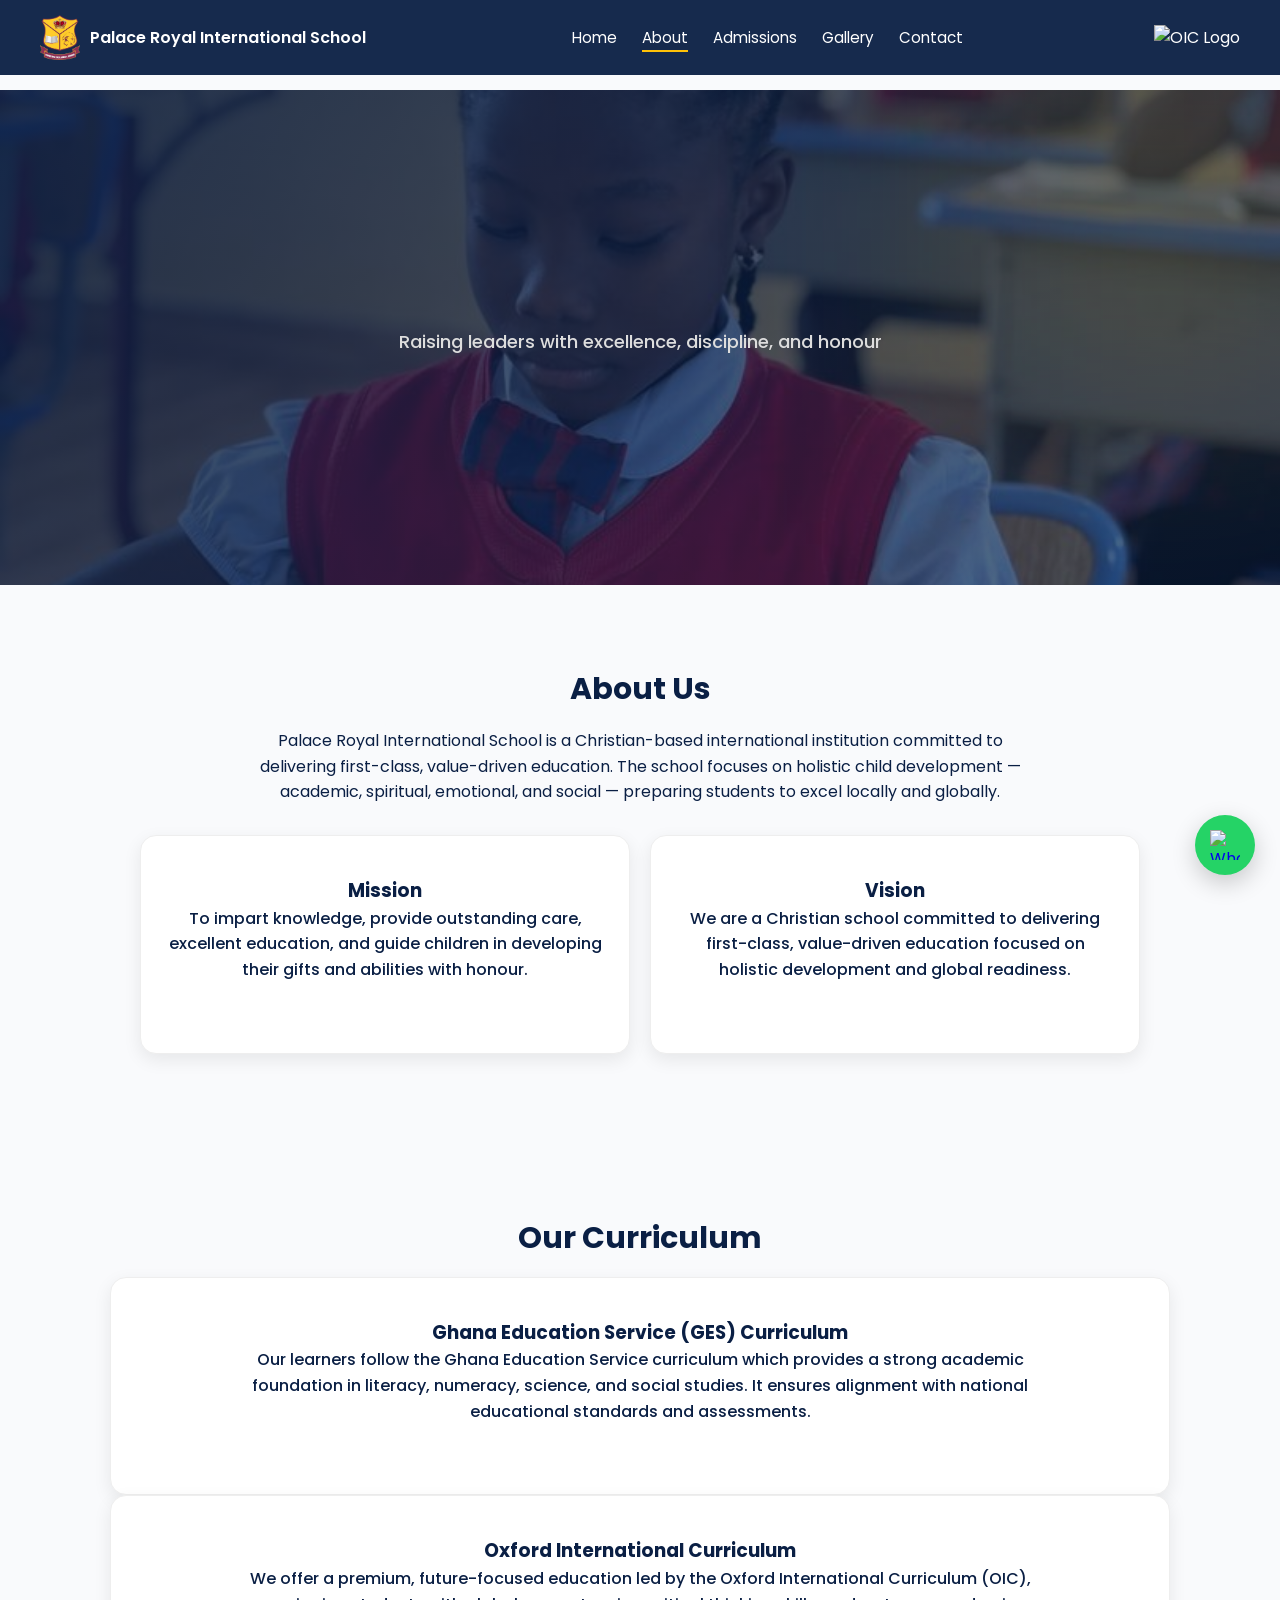
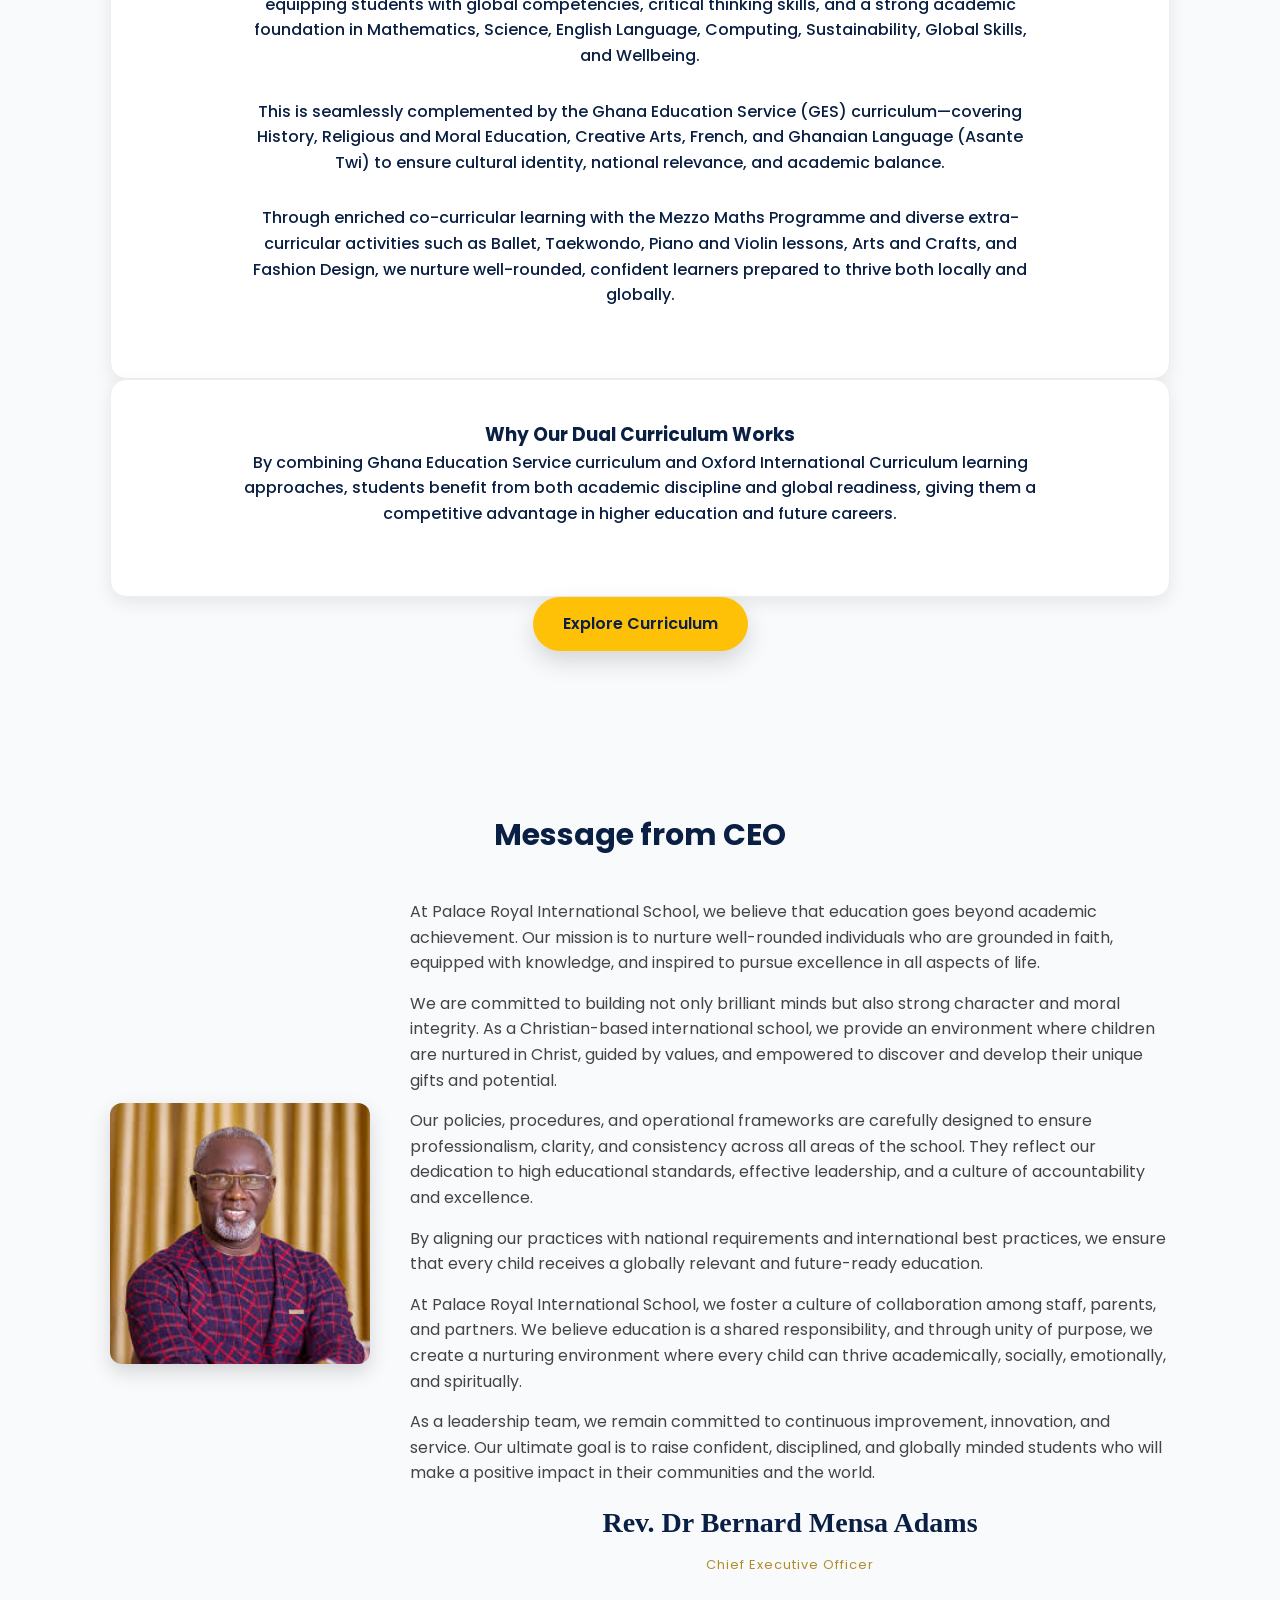
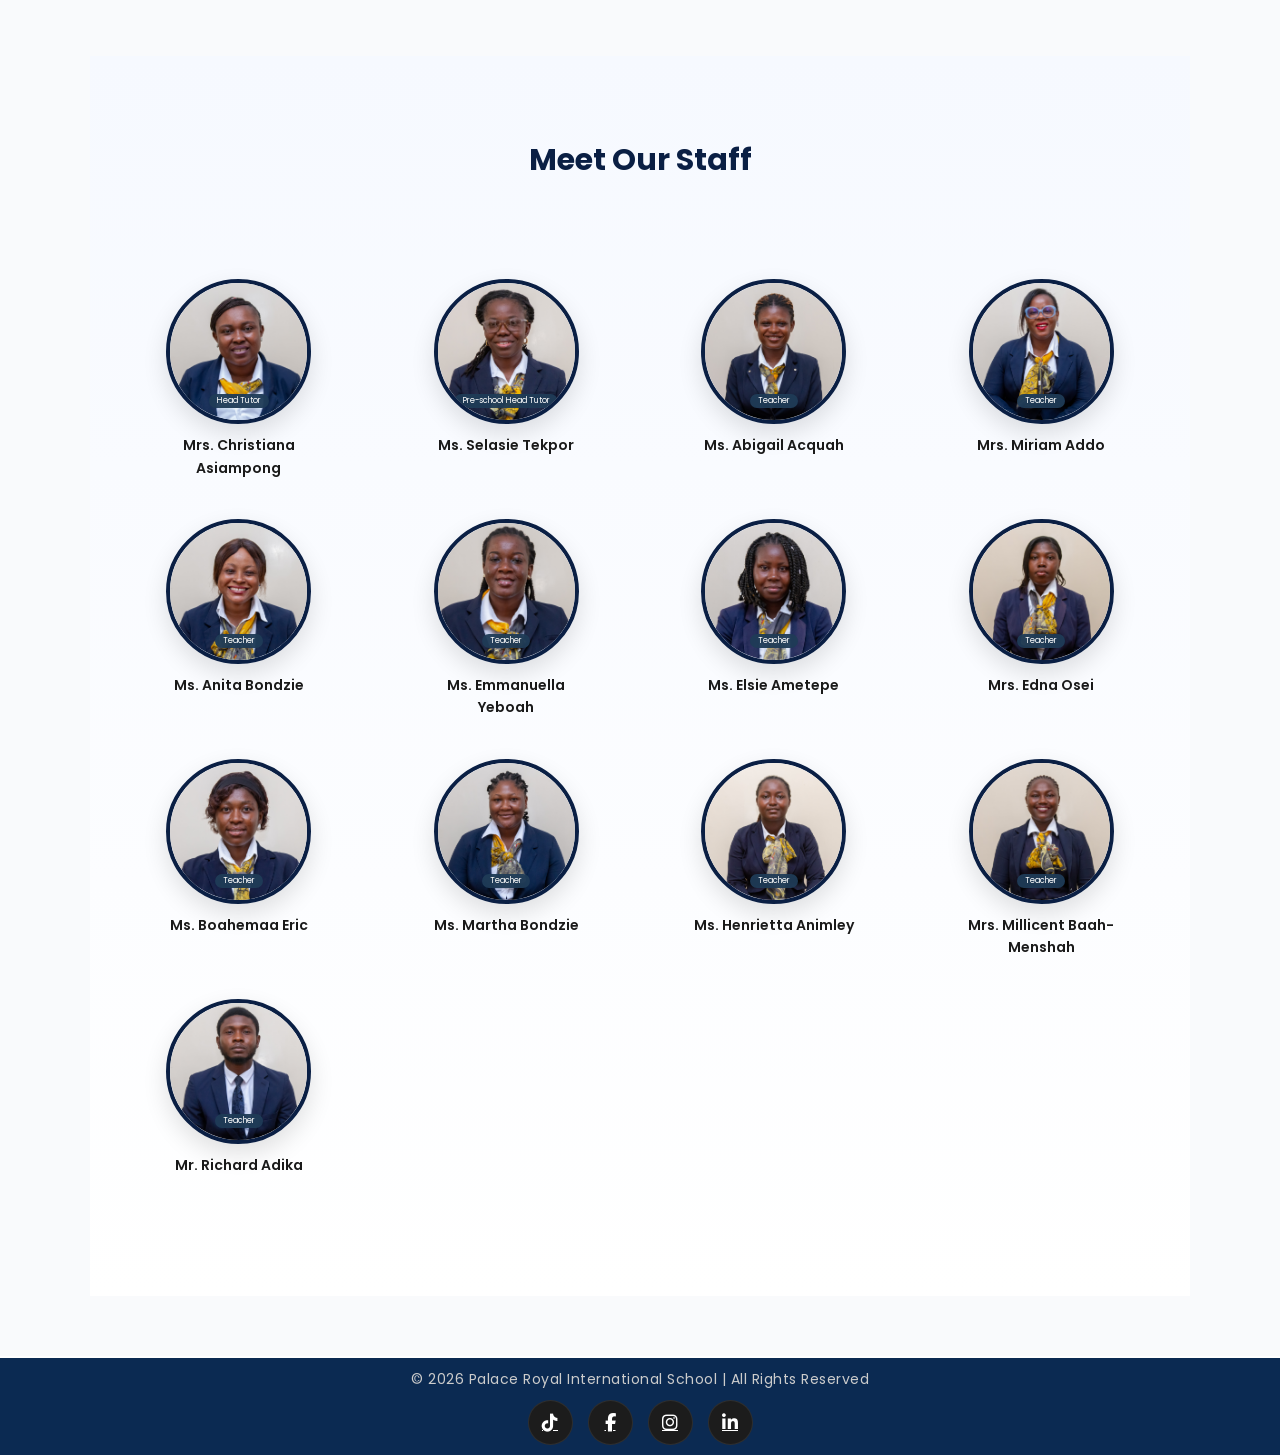
==== about.html @ dc960a22 "Initial website upload" ====
<!DOCTYPE html>
<html lang="en">

<head>
  <meta charset="UTF-8">
  <meta name="viewport" content="width=device-width, initial-scale=1.0">
  <title>About Us - Palace Royal International School</title>

  <link rel="stylesheet" href="style.css">
  <link href="https://fonts.googleapis.com/css2?family=Poppins:wght@300;400;600&display=swap" rel="stylesheet">
  <link rel="stylesheet" href="https://cdnjs.cloudflare.com/ajax/libs/font-awesome/6.5.0/css/all.min.css">
</head>

<body>

<!-- ================= STAFF POPUP (ONLY ONE VERSION) ================= -->
<div id="staffPopup" class="popup-overlay">

  <div class="popup-card">

    <button class="close-btn" id="closePopup">×</button>

    <img id="popupImg" class="popup-img" src="" alt="Tutor">

    <h2 id="popupName"></h2>
    <p id="popupRole"></p>

    <div class="popup-fact">
      <h4>Fun Fact</h4>
      <p id="popupFact"></p>
    </div>

  </div>

</div>

<!-- ================= NAVBAR ================= -->
<header class="header">
  <nav class="navbar">

    <div class="logo-container">
      <img src="images/school-logo.jpg" alt="School Logo">
      <span>Palace Royal International School</span>
    </div>

    <ul class="nav-links" id="navLinks">
      <li><a href="index.html">Home</a></li>
      <li><a href="about.html" class="active">About</a></li>
      <li><a href="admissions.html">Admissions</a></li>
      <li><a href="gallery.html">Gallery</a></li>
      <li><a href="contact.html">Contact</a></li>
    </ul>

    <div class="nav-logo">
      <img src="images/oic-logo.jpg" alt="OIC Logo">
    </div>

    <div class="menu-toggle" id="menuToggle">
      <span></span>
      <span></span>
      <span></span>
    </div>

  </nav>
</header>

<!-- ================= HERO ================= -->
<section class="page-hero">
  <p>Raising leaders with excellence, discipline, and honour</p>
</section>

<!-- ================= ABOUT ================= -->
<section class="section fade-in">

  <h2>About Us</h2>

  <p>
    Palace Royal International School is a Christian-based international institution committed to delivering first-class,
    value-driven education. The school focuses on holistic child development — academic, spiritual, emotional, and social —
    preparing students to excel locally and globally.
  </p>

  <div class="cards">

    <div class="card">
      <h3>Mission</h3>
      <p>
        To impart knowledge, provide outstanding care, excellent education, and guide children in developing their gifts and abilities with honour.
      </p>
    </div>

    <div class="card">
      <h3>Vision</h3>
      <p>
        We are a Christian school committed to delivering first-class, value-driven education focused on holistic development and global readiness.
      </p>
    </div>

  </div>

</section>

<section class="section">
  <h2>Our Curriculum</h2>

  <!-- GES -->
  <div class="card">
    <h3>Ghana Education Service (GES) Curriculum</h3>
    <p>
      Our learners follow the Ghana Education Service curriculum which provides a strong academic foundation in literacy, numeracy,
      science, and social studies. It ensures alignment with national educational standards and assessments.
    </p>
  </div>

  <!-- OIC -->
  <div class="card">
    <h3>Oxford International Curriculum</h3>
    <p>
   We offer a premium, future-focused education led by the Oxford International Curriculum (OIC), 
   equipping students with global competencies, critical thinking skills, 
   and a strong academic foundation in Mathematics, Science, English Language, Computing, Sustainability,
    Global Skills, and Wellbeing.
    </p>
    <p>
    This is seamlessly complemented by the Ghana Education Service (GES) 
    curriculum—covering History, Religious and Moral Education, Creative Arts, French, and Ghanaian Language (Asante Twi)
    to ensure cultural identity, national relevance, and academic balance. 
</p>

<p>
    Through enriched co-curricular learning with the Mezzo Maths Programme and diverse extra-curricular activities
     such as Ballet, Taekwondo, Piano and Violin lessons, Arts and Crafts, and Fashion Design,
      we nurture well-rounded, confident learners prepared to thrive both locally and globally.
    </p>
  </div>

  <!-- WHY -->
  <div class="card">
    <h3>Why Our Dual Curriculum Works</h3>
    <p>
      By combining Ghana Education Service curriculum and Oxford International Curriculum learning approaches, students benefit from both academic discipline and 
      global readiness,
      giving them a competitive advantage in higher education and future careers.
    </p>
  </div>

  
  <a href="curriculum.html" class="btn-primary">Explore Curriculum</a>
  
</section>


<!-- ================= CEO MESSAGE (FULL RESTORED CLEAN VERSION) ================= -->
<section class="section fade-in">

  <h2>Message from CEO</h2>

  <div class="ceo-container">

    <div class="ceo-image">
      <img src="images/ceo.jpg" alt="CEO">
    </div>

    <div class="ceo-text">

      <p>
        At Palace Royal International School, we believe that education goes beyond academic achievement.
        Our mission is to nurture well-rounded individuals who are grounded in faith, equipped with knowledge,
        and inspired to pursue excellence in all aspects of life.
      </p>

      <p>
        We are committed to building not only brilliant minds but also strong character and moral integrity.
        As a Christian-based international school, we provide an environment where children are nurtured in Christ,
        guided by values, and empowered to discover and develop their unique gifts and potential.
      </p>

      <p>
        Our policies, procedures, and operational frameworks are carefully designed to ensure professionalism, clarity,
        and consistency across all areas of the school. They reflect our dedication to high educational standards,
        effective leadership, and a culture of accountability and excellence.
      </p>

      <p>
        By aligning our practices with national requirements and international best practices, we ensure that every child
        receives a globally relevant and future-ready education.
      </p>

      <p>
        At Palace Royal International School, we foster a culture of collaboration among staff, parents, and partners.
        We believe education is a shared responsibility, and through unity of purpose, we create a nurturing environment
        where every child can thrive academically, socially, emotionally, and spiritually.
      </p>

      <p>
        As a leadership team, we remain committed to continuous improvement, innovation, and service.
        Our ultimate goal is to raise confident, disciplined, and globally minded students who will make a positive impact in their communities and the world.
      </p>

   <div class="ceo-signature">
  <h4>Rev. Dr Bernard Mensa Adams</h4>
  <span>Chief Executive Officer</span>
</div>

    

  </div>

</section>

<!-- ================= STAFF ================= -->

<section class="section staff-section fade-in">

  <div class="staff-header">
    <h2>Meet Our Staff</h2>
  </div>

  <div class="staff-container">

    <!-- STAFF 1 -->
    <div class="staff-card"
      data-fact="Loves Mathematics and enjoys simplifying complex problems for students."
      onclick="openFunFact(this)">
      <div class="img-wrap">
        <img src="images/staff1.jpg" alt="Staff 1">
        <span class="role-badge">Head Tutor</span>
      </div>
      <h3>Mrs. Christiana Asiampong</h3>
    </div>

    <!-- STAFF 2 -->
    <div class="staff-card"
      data-fact="Passionate about early childhood development and building strong foundational skills in young learners."
      onclick="openFunFact(this)">
      <div class="img-wrap">
        <img src="images/staff2.jpg" alt="Staff 2">
        <span class="role-badge">Pre-school Head Tutor</span>
      </div>
      <h3>Ms. Selasie Tekpor</h3>
    </div>

    <!-- STAFF 3 -->
    <div class="staff-card"
      data-fact="Enjoys creative teaching methods that make learning interactive and engaging for students."
      onclick="openFunFact(this)">
      <div class="img-wrap">
        <img src="images/staff3.jpg" alt="Staff 3">
        <span class="role-badge">Teacher</span>
      </div>
      <h3>Ms. Abigail Acquah</h3>
    </div>

    <!-- STAFF 4 -->
    <div class="staff-card"
      data-fact="Focuses on discipline, confidence building, and helping students develop strong classroom habits."
      onclick="openFunFact(this)">
      <div class="img-wrap">
        <img src="images/staff4.jpg" alt="Staff 4">
        <span class="role-badge">Teacher</span>
      </div>
      <h3>Mrs. Miriam Addo</h3>
    </div>

    <!-- STAFF 5 -->
    <div class="staff-card"
      data-fact="Encourages creativity and helps students discover their unique learning strengths."
      onclick="openFunFact(this)">
      <div class="img-wrap">
        <img src="images/staff5.jpg" alt="Staff 5">
        <span class="role-badge">Teacher</span>
      </div>
      <h3>Ms. Anita Bondzie</h3>
    </div>

    <!-- STAFF 6 -->
    <div class="staff-card"
      data-fact="Specializes in literacy and numeracy development for strong academic foundations."
      onclick="openFunFact(this)">
      <div class="img-wrap">
        <img src="images/staff6.jpg" alt="Staff 6">
        <span class="role-badge">Teacher</span>
      </div>
      <h3>Ms. Emmanuella Yeboah</h3>
    </div>

    <!-- STAFF 7 -->
    <div class="staff-card"
      data-fact="Builds strong communication skills and helps students express themselves confidently."
      onclick="openFunFact(this)">
      <div class="img-wrap">
        <img src="images/staff7.jpg" alt="Staff 7">
        <span class="role-badge">Teacher</span>
      </div>
      <h3>Ms. Elsie Ametepe</h3>
    </div>

    <!-- STAFF 8 -->
    <div class="staff-card"
      data-fact="Committed to academic excellence through structured teaching and consistent guidance."
      onclick="openFunFact(this)">
      <div class="img-wrap">
        <img src="images/staff8.jpg" alt="Staff 8">
        <span class="role-badge">Teacher</span>
      </div>
      <h3>Mrs. Edna Osei</h3>
    </div>

    <!-- STAFF 9 -->
    <div class="staff-card"
      data-fact="Promotes teamwork and collaboration to build strong social and academic skills in learners."
      onclick="openFunFact(this)">
      <div class="img-wrap">
        <img src="images/staff9.jpg" alt="Staff 9">
        <span class="role-badge">Teacher</span>
      </div>
      <h3>Ms. Boahemaa Eric</h3>
    </div>

    <!-- STAFF 10 -->
    <div class="staff-card"
      data-fact="Provides consistent academic support and ensures smooth daily classroom learning."
      onclick="openFunFact(this)">
      <div class="img-wrap">
        <img src="images/staff10.jpg" alt="Staff 10">
        <span class="role-badge">Teacher</span>
      </div>
      <h3>Ms. Martha Bondzie</h3>
    </div>

    <!-- STAFF 11 -->
    <div class="staff-card"
      data-fact="Focuses on emotional intelligence and student wellbeing within the classroom environment."
      onclick="openFunFact(this)">
      <div class="img-wrap">
        <img src="images/staff11.jpg" alt="Staff 11">
        <span class="role-badge">Teacher</span>
      </div>
      <h3>Ms. Henrietta Animley</h3>
    </div>

    <!-- STAFF 12 -->
    <div class="staff-card"
      data-fact="Maintains discipline and structure while encouraging responsibility and academic focus."
      onclick="openFunFact(this)">
      <div class="img-wrap">
        <img src="images/staff12.jpg" alt="Staff 12">
        <span class="role-badge">Teacher</span>
      </div>
      <h3>Mrs. Millicent Baah-Menshah</h3>
    </div>

    <!-- STAFF 13 -->
    <div class="staff-card"
      data-fact="Dedicated to student success through structured teaching and continuous academic support."
      onclick="openFunFact(this)">
      <div class="img-wrap">
        <img src="images/staff13.jpg" alt="Staff 13">
        <span class="role-badge">Teacher</span>
      </div>
      <h3>Mr. Richard Adika</h3>
    </div>

  </div>

</section>

<!-- ================= FOOTER ================= -->
<!-- ================= FOOTER ================= -->

  <footer class="footer">
  <div class="footer-container">

    <p class="footer-text">
      © 2026 Palace Royal International School | All Rights Reserved
    </p>

    <div class="social-icons">
      <a href="https://www.tiktok.com/@palaceroyalintsch?_r=1&_t=ZS-95hRK3zbMGK
" target="_blank" aria-label="TikTok">
        <i class="fab fa-tiktok"></i>
      </a>
      <a href="https://www.facebook.com/share/1GBpR2aUCd/?mibextid=wwXIfr" target="_blank" aria-label="Facebook">
        <i class="fab fa-facebook-f"></i>
      </a>
      <a href="https://www.instagram.com/palaceroyalint_school?igsh=MXExd211Zmw5NnFlZA%3D%3D&utm_source=qr" target="_blank" aria-label="Instagram">
        <i class="fab fa-instagram"></i>
      </a>
      <a href="https://www.linkedin.com/in/palace-royal-international-school-b85800404/" target="_blank" aria-label="LinkedIn">
        <i class="fab fa-linkedin-in"></i>
      </a>  
    </div>
</footer>

<!-- ================= SCRIPTS ================= -->
<script src="script.js"></script>

<!-- ================= WHATSAPP ================= -->
<a href="https://wa.me/233205669352?text=Hello%20I%20would%20like%20to%20enroll%20my%20child%20at%20Palace%20Royal%20International%20School"
   class="whatsapp-btn"
   target="_blank"
   rel="noopener noreferrer">

  <img src="https://cdn-icons-png.flaticon.com/512/733/733585.png" alt="WhatsApp">

</a>

</body>
</html>
---- style.css ----
/* ================= RESET ================= */
*{
  margin:0;
  padding:0;
  box-sizing:border-box;
  font-family:'Poppins',sans-serif;
}

body{
  line-height:1.6;
  color:#333;
  background:#f9fafc;
  padding-top:90px;
}

/* ================= HEADER ================= */
.header{
  position:fixed;
  top:0;
  width:100%;
  background:rgba(10,31,68,0.95);
  backdrop-filter: blur(10px);
  z-index:1000;
}

.navbar{
  display:flex;
  justify-content:space-between;
  align-items:center;
  padding:15px 40px;
  color:white;
}

/* LOGO */
.logo-container{
  display:flex;
  align-items:center;
  gap:10px;
}

.logo-container img{
  height:45px;
}

.logo-container span{
  font-weight:600;
  color:white;
}

/* NAV */
.nav-links{
  display:flex;
  list-style:none;
  align-items:center;
}

.nav-links li{
  margin-left:25px;
}

.nav-links a{
  text-decoration:none;
  color:white;
  font-size:0.95rem;
  position:relative;
}

.nav-links a::after{
  content:'';
  position:absolute;
  bottom:-4px;
  left:0;
  width:0%;
  height:2px;
  background:#ffc107;
  transition:0.3s;
}

.nav-links a:hover::after,
.nav-links a.active::after{
  width:100%;
}

/* RIGHT LOGO */
.nav-logo img{
  height:45px;
  margin-left:10px;
}

/* HAMBURGER */
.menu-toggle{
  display:none;
  flex-direction:column;
  cursor:pointer;
}

.menu-toggle span{
  width:25px;
  height:3px;
  background:white;
  margin:4px 0;
  transition:0.3s;
}

/* ================= HERO ================= */
.hero{
  height:90vh;
  background:url('../images/school.jpg') center/cover no-repeat;
  display:flex;
  align-items:center;
  justify-content:center;
  position:relative;
}

.hero::after{
  content:'';
  position:absolute;
  inset:0;
  background:rgba(0,0,0,0.6);
}

.hero-content{
  position:relative;
  color:white;
  text-align:center;
  z-index:2;
}

.hero-content h1{
  font-size:48px;
  margin-bottom:15px;
}

.hero-content p{
  font-size:20px;
  margin-bottom:20px;
  color:#ddd;
}

.btn-primary{
  background:#ffc107;
  color:black;
  padding:12px 28px;
  border-radius:30px;
  text-decoration:none;
  font-weight:600;
}

/* ================= MOBILE ================= */
@media(max-width:768px){

  .menu-toggle{
    display:flex;
  }

  .nav-links{
    position:fixed;
    top:70px;
    right:-100%;
    height:100vh;
    width:250px;

    background:rgba(10,31,68,0.95);
    backdrop-filter: blur(10px);

    flex-direction:column;
    padding:30px;
    transition:0.4s ease;
  }

  .nav-links.active{
    right:0;
  }

  .nav-links li{
    margin:20px 0;
  }

  /* ANIMATION */
  .menu-toggle.active span:nth-child(1){
    transform:rotate(45deg) translate(5px,5px);
  }

  .menu-toggle.active span:nth-child(2){
    opacity:0;
  }

  .menu-toggle.active span:nth-child(3){
    transform:rotate(-45deg) translate(6px,-6px);
  }

  .hero-content h1{
    font-size:2rem;
  }
}

/* ================= NEWS ================= */
.news-section{
  padding:80px 20px;
  background:#f9fafc;
  text-align:center;
}

.news-header{
  margin-bottom:40px;
}

.subtitle{
  color:#5a67d8;
  font-size:0.8rem;
  letter-spacing:2px;
}

.news-header h2{
  font-size:28px;
  color:#0a1f44;
}

/* GRID */
.news-grid{
  display:grid;
  grid-template-columns:repeat(auto-fit,minmax(260px,1fr));
  gap:25px;
  max-width:1100px;
  margin:auto;
  width:100%;
}

/* CARD */
.news-card{
  background:white;
  border-radius:15px;
  overflow:hidden;
  box-shadow:0 8px 25px rgba(0,0,0,0.08);
  transition:0.3s;
}

.news-card:hover{
  transform:translateY(-5px);
}

/* IMAGE */
.news-card img{
  width:100%;
  height:160px;
  object-fit:cover;
}

/* CONTENT */
.news-content{
  padding:15px;
  text-align:left;
}

.date{
  font-size:0.75rem;
  color:#888;
  display:block;
  margin-bottom:5px;
}

.news-content h3{
  font-size:16px;
  color:#0a1f44;
  margin-bottom:8px;
}

.news-content p{
  font-size:13px;
  color:#555;
}

/* TOGGLE */
.full-text{
  display:none;
}

.news-card.active .full-text{
  display:block;
}

.news-card.active .short-text{
  display:none;
}

.toggle-btn{
  background:none;
  border:none;
  color:#ffc107;
  font-weight:bold;
  cursor:pointer;
  margin-top:8px;
}

footer{
  background:#0a1f44;
  color:white;
  text-align:center;
  padding:25px 15px;
  margin-top:60px;
  font-size:0.9rem;
}

/* RIGHT SIDE */
.nav-right {
  display: flex;
  align-items: center;
  gap: 15px;
}

/* OIC LOGO */
.oic-logo {
  height: 40px;
}

/* MOBILE FIX */
@media(max-width:768px){

  .oic-logo {
    height: 35px;
  }

}

.nav-right {
  display: flex;
  align-items: center;
  gap: 10px;
}

.oic-logo {
  height: 35px;
}

/* ================= WHATSAPP FLOAT ================= */
.whatsapp-btn {
  position: fixed;
  bottom: 25px;
  right: 25px;
  z-index: 1000;

  width: 60px;
  height: 60px;
  border-radius: 50%;

  display: flex;
  align-items: center;
  justify-content: center;

  background: #25D366;
  box-shadow: 0 8px 25px rgba(0,0,0,0.2);

  animation: floatUp 1s ease forwards, pulse 2s infinite;
  opacity: 0;
}

/* ICON */
.whatsapp-btn img {
  width: 30px;
  height: 30px;
}

/* HOVER EFFECT */
.whatsapp-btn:hover {
  transform: scale(1.1);
  box-shadow: 0 10px 30px rgba(0,0,0,0.3);
}

/* FLOAT IN ANIMATION */
@keyframes floatUp {
  from {
    transform: translateY(40px);
    opacity: 0;
  }
  to {
    transform: translateY(0);
    opacity: 1;
  }
}

/* PULSE EFFECT */
@keyframes pulse {
  0% {
    box-shadow: 0 0 0 0 rgba(37, 211, 102, 0.6);
  }
  70% {
    box-shadow: 0 0 0 15px rgba(37, 211, 102, 0);
  }
  100% {
    box-shadow: 0 0 0 0 rgba(37, 211, 102, 0);
  }
}


.whatsapp-btn::after {
  content: "Chat with us";
  position: absolute;
  right: 70px;
  background: #0a1f44;
  color: white;
  padding: 6px 10px;
  border-radius: 5px;
  font-size: 12px;
  opacity: 0;
  transition: 0.3s;
  white-space: nowrap;
}

.whatsapp-btn:hover::after {
  opacity: 1;
}


/* ================= OIC SECTION ================= */
.oic-section {
  padding: 90px 20px;
  text-align: center;

  /* 🔥 CLEAN GRADIENT BACKGROUND */
  background: linear-gradient(135deg, #0a1f44, #162f6b);

  color: white;
}

/* CONTENT */
.oic-content {
  max-width: 800px;
  margin: auto;
   background: rgba(255,255,255,0.05);
  padding: 40px;
  border-radius: 15px;
  backdrop-filter: blur(10px);
}


/* LOGO */
.oic-badge {
  height: 65px;
  margin-bottom: 20px;
}

/* TITLE */
.oic-content h1 {
  font-size: 30px;
  margin-bottom: 15px;
  font-weight: 600;
}

/* TEXT */
.oic-content p {
  font-size: 15px;
  color: #dcdcdc;
  line-height: 1.6;
}

/* SUBTLE GLOW EFFECT */
.oic-section::after {
  content: "";
  position: absolute;
  width: 300px;
  height: 300px;
  background: rgba(255, 193, 7, 0.15);
  filter: blur(120px);
  top: -50px;
  right: -50px;
}


/* ================= OIC SECTION ================= */
.oic-section{
  padding:80px 20px;
  display:flex;
  justify-content:center;
  align-items:center;

  /* 🔥 Gradient background */
  background: linear-gradient(135deg, #0a1f44, #1e3a8a, #2563eb);
}

/* CARD */
.oic-card{
  width:100%;
  max-width:1100px;
  padding:60px 30px;
  border-radius:12px;

  /* glass effect */
  background: rgba(255,255,255,0.05);
  backdrop-filter: blur(10px);

  text-align:center;
}

/* TEXT */
.oic-text h1{
  color:white;
  font-size:28px;
  font-weight:600;
  line-height:1.4;
    animation: glow 3s ease-in-out infinite alternate;
}
/* INNER WRAPPER */
.oic-inner {
  max-width: 900px;
  text-align: center;
  color: white;
}

/* TITLE */
.oic-inner h1 {
  font-size: 28px;
  font-weight: 600;
  line-height: 1.4;
  margin: 20px 0;
}

/* GOLD LINES (THIS MAKES IT LOOK PREMIUM) */
.oic-line {
  width: 80px;
  height: 3px;
  background: #ffc107;
  margin: 0 auto;
  border-radius: 2px;
}

/* MOBILE */
@media(max-width:768px){
  .oic-inner h1 {
    font-size: 20px;
  }
}

/* MOBILE */
@media(max-width:768px) {
  .oic-content h1 {
    font-size: 22px;
  }

  .oic-badge {
    height: 50px;
  }
}

@keyframes glow{
  from{
    text-shadow: 0 0 10px rgba(255,255,255,0.2);
  }
  to{
    text-shadow: 0 0 20px rgba(255,255,255,0.6);
  }
}






/* ================= ABOUT PAGE ================= */
/* ================= PAGE HERO ================= */
.page-hero{
  height:40vh;
  background: linear-gradient(rgba(10,31,68,0.7), rgba(10,31,68,0.7)),
              url('images/school1.jpg') center/cover no-repeat;
  display:flex;
  align-items:center;
  justify-content:center;
  text-align:center;
  color:white;
}

.page-hero p{
  font-size:22px;
  font-weight:500;
}

/* ================= ABOUT PAGE BASE ================= */
.page-hero{
  height:40vh;
  background: linear-gradient(rgba(10,31,68,0.7), rgba(10,31,68,0.7)),
              url('images/school.jpg') center/cover no-repeat;
  display:flex;
  align-items:center;
  justify-content:center;
  text-align:center;
  color:white;
}

.page-hero p{
  font-size:22px;
  font-weight:500;
}

/* ================= SECTION ================= */
.section{
  padding:70px 20px;
  max-width:1100px;
  margin:auto;
}

.section h2{
  text-align:center;
  color:#0a1f44;
  margin-bottom:25px;
}

.section p{
  text-align:center;
  max-width:800px;
  margin:0 auto 30px;
  color:#0a1f44;
}

/* ================= CARDS ================= */
.cards{
  display:grid;
  grid-template-columns:repeat(auto-fit,minmax(250px,1fr));
  gap:20px;
}

.card{
  background:white;
  padding:25px;
  border-radius:12px;
  box-shadow:0 6px 18px rgba(0,0,0,0.08);
  text-align:center;
  transition:0.3s;
}

.card:hover{
  transform:translateY(-5px);
}

.card h3{
  color:#0a1f44;
}

/* ================= CEO ================= */
.ceo-container{
  display:flex;
  gap:40px;
  align-items:center;
  flex-wrap:wrap;
  margin-top:40px;
}

.ceo-image img{
  width:260px;
  border-radius:12px;
  box-shadow:0 8px 20px rgba(0,0,0,0.15);
}

.ceo-text{
  flex:1;
}

.ceo-text p{
  text-align:left;
  margin-bottom:15px;
  color:#444;
}




.ceo-signature h4{
  font-family: 'Brush Script MT', cursive;
  font-size: 28px;
  color: #0a1f44;
  margin-bottom: 5px;
}

.ceo-signature span{
  font-size: 13px;
  color: #b08d2a; /* gold accent */
  letter-spacing: 1px;
}


/* ================= STAFF SECTION HEADER ================= */
.staff-section{
  padding:70px 20px;
  background: linear-gradient(180deg, #f6f9ff, #ffffff);
}

.staff-header{
  text-align:center;
  margin-bottom:40px;
}

.staff-header h2{
  font-size:32px;
  color:#0a1f44;
  position:relative;
  display:inline-block;
}

.staff-header h2::after{
  content:"";
  position:absolute;
  width:60%;
  height:3px;

  left:20%;
  bottom:-8px;
  border-radius:5px;
}

.staff-header p{
  color:#666;
  margin-top:15px;
  max-width:750px;
  margin-inline:auto;
}


/* ================= STAFF GRID (HORIZONTAL FIX) ================= */
.staff-container{
  display: grid;
  grid-template-columns: repeat(4, 1fr); /* forces horizontal rows */
  gap: 40px;
  padding: 40px 15px;
  justify-items: center;
  align-items: start;
}

@media(max-width: 900px){
  .staff-container{
    grid-template-columns: repeat(2, 1fr);
  }
}

@media(max-width: 500px){
  .staff-container{
    grid-template-columns: 1fr;
  }
}



/* ================= STAFF CARD ================= */
.staff-card{
  width:165px;
  text-align:center;
  cursor:pointer;
  transition:0.35s ease;
}

.staff-card:hover{
  transform:translateY(-8px);
}

/* ================= CIRCLE IMAGE ================= */
.img-wrap{
  width:145px;
  height:145px;
  margin:auto;
  border-radius:60%;
  overflow:hidden;
  border:4px solid #0a1f44;
  box-shadow:0 10px 25px rgba(0,0,0,0.12);
  transition:0.35s ease;
  position:relative;

}

.img-wrap img{
  width:100%;
  height:100%;
  object-fit:cover;
  transition:0.4s ease;
}

.staff-card:hover .img-wrap{
  transform:scale(1.08);
  border-color:#f3ef08;
  box-shadow:0 0 0 6px rgba(58,110,165,0.15),
             0 18px 35px rgba(0,0,0,0.2);
}

.staff-card:hover .img-wrap img{
  transform:scale(1.05);
}

/* ================= ROLE BADGE ================= */
.role-badge{
  position:absolute;
  bottom:12px;
  left:50%;
  transform:translateX(-50%);
  background:rgba(31,59,87,0.95);
  color:white;
  font-size:8px;
  padding:3px 8px;
  border-radius:20px;
  white-space:nowrap;
  max-width: 85%;
  text-align: center;

  line-height: 1;
}

/* ================= NAME ================= */
.staff-card h3{
  font-size:14px;
  margin-top:10px;
  font-weight:600;
  color:#1a1a1a;
}

/* ================= POPUP ================= */
.popup-overlay{
  position:fixed;
  inset:0;
  background:rgba(0,0,0,0.6);
  display:none;
  align-items:center;
  justify-content:center;
  z-index:2000;
}

.popup-overlay.show{
  display:flex;
}

.popup-card{
  background:white;
  padding:25px;
  border-radius:12px;
  width:90%;
  max-width:350px;
  text-align:center;
  animation:fadeIn 0.3s ease;
  position:relative;
}

.popup-img{
  width:120px;
  height:120px;
  border-radius:50%;
  object-fit:cover;
  margin-bottom:15px;
}

.popup-fact{
  margin-top:15px;
  background:#f4f6fb;
  padding:10px;
  border-radius:8px;
}

.close-btn{
  position:absolute;
  top:10px;
  right:15px;
  font-size:22px;
  border:none;
  background:none;
  cursor:pointer;
}

/* ================= ANIMATION ================= */
@keyframes fadeIn{
  from{ transform:scale(0.8); opacity:0; }
  to{ transform:scale(1); opacity:1; }
}

/* ================= RESPONSIVE ================= */
@media(max-width:768px){
  .ceo-container{
    flex-direction:column;
    text-align:center;
  }

  .ceo-text p{
    text-align:center;
  }

  .staff-container{
    grid-template-columns:repeat(2, 1fr);
  }

  .page-hero p{
    font-size:18px;
  }
}

@media(max-width:480px){
  .staff-container{
    grid-template-columns:1fr;
  }
}


/* ================= GALLERY SECTION ================= */
.gallery-section{
  padding:80px 20px;
  background: linear-gradient(180deg, #f6f9ff, #ffffff);
  text-align:center;
}

.gallery-header h2{
  font-size:32px;
  color:#0a1f44;
  margin-bottom:10px;
  position:relative;
  display:inline-block;
}

.gallery-header h2::after{
  content:"";
  width:60%;
  height:3px;
  background:#ffc107;
  position:absolute;
  left:20%;
  bottom:-8px;
  border-radius:5px;
}

.gallery-header p{
  color:#666;
  max-width:700px;
  margin:15px auto 40px;
  line-height:1.6;
}

/* ================= GRID ================= */
.gallery-grid{
  display:grid;
  grid-template-columns:repeat(auto-fit, minmax(250px, 1fr));
  gap:20px;
  max-width:1100px;
  margin:auto;
}

/* ================= ITEM ================= */
.gallery-item{
  position:relative;
  overflow:hidden;
  border-radius:15px;
  cursor:pointer;
  box-shadow:0 8px 25px rgba(0,0,0,0.08);
  transition:0.4s ease;
}

/* IMAGE */
.gallery-item img{
  width:100%;
  height:250px;
  object-fit:cover;
  transition:transform 0.5s ease;
}

/* HOVER EFFECT */
.gallery-item:hover{
  transform:translateY(-5px);
  box-shadow:0 15px 35px rgba(0,0,0,0.15);
}

.gallery-item:hover img{
  transform:scale(1.1);
}

/* ================= OVERLAY EFFECT ================= */
.gallery-item::after{
  content:"";
  position:absolute;
  inset:0;
  background:rgba(10,31,68,0.15);
  opacity:0;
  transition:0.3s ease;
}

.gallery-item:hover::after{
  opacity:1;
}

/* ================= RESPONSIVE ================= */
@media(max-width:768px){
  .gallery-header h2{
    font-size:24px;
  }

  .gallery-item img{
    height:200px;
  }
}

/* ================= LIGHTBOX ================= */
.lightbox{
  position:fixed;
  inset:0;
  background:rgba(0,0,0,0.85);
  display:none;
  align-items:center;
  justify-content:center;
  z-index:9999;
  padding:20px;
}

.lightbox img{
  max-width:90%;
  max-height:90%;
  border-radius:12px;
  box-shadow:0 10px 40px rgba(0,0,0,0.5);
  animation:zoomIn 0.3s ease;
}

/* animation */
@keyframes zoomIn{
  from{
    transform:scale(0.8);
    opacity:0;
  }
  to{
    transform:scale(1);
    opacity:1;
  }
}

/* ================= GALLERY SECTION ================= */
.gallery-section{
  padding:80px 20px;
  background:#f6f9ff;
  text-align:center;
}

.gallery-section h2{
  font-size:32px;
  color:#0a1f44;
  margin-bottom:20px;
}

/* FILTER BUTTONS */
.gallery-filters{
  margin-bottom:30px;
}

.gallery-filters button{
  background:#fff;
  border:1px solid #ddd;
  padding:10px 18px;
  margin:5px;
  border-radius:25px;
  cursor:pointer;
  transition:0.3s;
  font-weight:500;
}

.gallery-filters button:hover{
  background:#0a1f44;
  color:#fff;
}

.gallery-filters .active{
  background:#ffc107;
  border-color:#ffc107;
  color:#000;
}

/* GRID */
.gallery-grid{
  display:grid;
  grid-template-columns:repeat(auto-fit, minmax(220px, 1fr));
  gap:20px;
  max-width:1100px;
  margin:auto;
}

/* ITEM */
.gallery-item{
  overflow:hidden;
  border-radius:12px;
  cursor:pointer;
  position:relative;
  box-shadow:0 8px 20px rgba(0,0,0,0.08);
}

/* IMAGE */
.gallery-item img{
  width:100%;
  height:220px;
  object-fit:cover;
  transition:0.4s ease;
}

/* HOVER EFFECT */
.gallery-item:hover img{
  transform:scale(1.08);
}

/* LIGHT OVERLAY */
.gallery-item::after{
  content:"";
  position:absolute;
  inset:0;
  background:rgba(0,0,0,0.15);
  opacity:0;
  transition:0.3s;
}

.gallery-item:hover::after{
  opacity:1;
}

/* MOBILE */
@media(max-width:600px){
  .gallery-item img{
    height:180px;
  }
}


/* ================= PREMIUM GALLERY ================= */

.gallery-section.premium{
  padding:90px 20px;
  background:linear-gradient(180deg, #f6f9ff, #ffffff);
  text-align:center;
}

.gallery-title{
  font-size:34px;
  color:#0a1f44;
  margin-bottom:20px;
  position:relative;
  display:inline-block;
}

.gallery-title::after{
  content:"";
  width:60%;
  height:3px;
  background:#ffc107;
  position:absolute;
  left:20%;
  bottom:-10px;
  border-radius:5px;
}

/* FILTER BUTTONS */
.gallery-filters{
  margin:25px 0 40px;
}

.gallery-filters button{
  background:#fff;
  border:1px solid #ddd;
  padding:10px 20px;
  margin:5px;
  border-radius:30px;
  cursor:pointer;
  transition:0.3s;
  font-weight:500;
}

.gallery-filters button:hover{
  background:#0a1f44;
  color:#fff;
}

.gallery-filters .active{
  background:#ffc107;
  border-color:#ffc107;
  color:#000;
}

/* ===== MASONRY STYLE GRID ===== */
gallery-grid{
  display:grid;
  grid-template-columns:repeat(auto-fit, minmax(220px, 1fr));
  gap:20px;
}

/* ITEM */
.gallery-item{
  margin-bottom:18px;
  break-inside:avoid;
  border-radius:14px;
  overflow:hidden;
  position:relative;
  cursor:pointer;
  box-shadow:0 10px 25px rgba(0,0,0,0.08);
  transform:translateY(0);
  opacity:1;
  transition:0.6s ease;
}

/* IMAGE */
.gallery-item img{
  width:100%;
  display:block;
  transition:0.4s ease;
}

/* HOVER EFFECT */
.gallery-item:hover img{
  transform:scale(1.08);
}

/* DARK OVERLAY */
.gallery-item::after{
  content:"";
  position:absolute;
  inset:0;
  background:rgba(0,0,0,0.15);
  opacity:0;
  transition:0.3s;
}

.gallery-item:hover::after{
  opacity:1;
}

/* FADE IN ANIMATION */
.gallery-item.show{
  opacity:1;
  transform:translateY(0);
}

/* MOBILE */
@media(max-width:768px){
  .gallery-grid{
    columns:2 180px;
  }
}

@media(max-width:480px){
  .gallery-grid{
    columns:1;
  }
}


.gallery-item {
  opacity: 0;
  transform: translateY(20px);
  transition: 0.5s ease;
}

.gallery-item.show {
  opacity: 1;
  transform: translateY(0);
}

/* LIGHTBOX */
.lightbox {
  display: none;
  position: fixed;
  inset: 0;
  background: rgba(0,0,0,0.9);
  justify-content: center;
  align-items: center;
  z-index: 9999;
}

.lightbox img {
  max-width: 90%;
  max-height: 85%;
  border-radius: 10px;
}



/* ================= PAGE HERO ================= */
.page-hero{
  height:40vh;
  background: linear-gradient(rgba(10,31,68,0.75), rgba(10,31,68,0.75)),
              url('images/school.jpg') center/cover no-repeat;
  display:flex;
  flex-direction:column;
  align-items:center;
  justify-content:center;
  text-align:center;
  color:white;
}

.page-hero h1{
  font-size:36px;
  margin-bottom:10px;
}

.page-hero p{
  font-size:16px;
  color:#ddd;
}

/* ================= SECTION ================= */
.section{
  padding:80px 20px;
  text-align:center;
}

.section.light{
  background:#f6f9ff;
}

.section h2{
  font-size:28px;
  color:#0a1f44;
  margin-bottom:10px;
}

/* DIVIDER */
.divider{
  width:60px;
  height:3px;
  background:#ffc107;
  margin:10px auto 40px;
  border-radius:2px;
}

/* ================= PROCESS CARDS ================= */
.cards{
  display:grid;
  grid-template-columns:repeat(auto-fit, minmax(220px, 1fr));
  gap:20px;
  max-width:1000px;
  margin:auto;
}

.card{
  background:white;
  padding:25px;
  border-radius:12px;
  box-shadow:0 6px 18px rgba(0,0,0,0.08);
  font-weight:500;
  transition:0.3s ease;
}

.card:hover{
  transform:translateY(-5px);
  box-shadow:0 12px 30px rgba(0,0,0,0.15);
}

/* ================= DOWNLOAD SECTION ================= */
.download-container{
  display:grid;
  grid-template-columns:repeat(auto-fit, minmax(250px, 1fr));
  gap:25px;
  max-width:1100px;
  margin:auto;
}

.download-card{
  background:white;
  padding:25px;
  border-radius:15px;
  text-align:center;
  box-shadow:0 8px 25px rgba(0,0,0,0.08);
  transition:0.3s ease;
}

.download-card:hover{
  transform:translateY(-6px);
  box-shadow:0 15px 35px rgba(0,0,0,0.15);
}

.download-card h3{
  color:#0a1f44;
  margin-bottom:10px;
}

.download-card p{
  color:#666;
  font-size:14px;
  margin-bottom:15px;
}

/* BUTTON */
.btn{
  display:inline-block;
  background:#ffc107;
  color:#000;
  padding:10px 22px;
  border-radius:25px;
  text-decoration:none;
  font-weight:600;
  transition:0.3s ease;
}

.btn:hover{
  background:#0a1f44;
  color:white;
}

/* ================= CTA ================= */
.section a.btn{
  margin-top:15px;
}

/* ================= FADE ANIMATION ================= */
.fade-in{
  opacity:0;
  transform:translateY(30px);
  transition:0.6s ease;
}

.fade-in.show{
  opacity:1;
  transform:translateY(0);
}

/* ================= MOBILE ================= */
@media(max-width:768px){

  .page-hero h1{
    font-size:26px;
  }

  .section h2{
    font-size:22px;
  }

}

/* ================= PAGE HERO ================= */
.page-hero{
  height:55vh;
  background: url('images/school.jpg') center/cover no-repeat;
  position:relative;
  display:flex;
  align-items:center;
  justify-content:center;
  text-align:center;
  overflow:hidden;
}

.page-hero::before{
  content:"";
  position:absolute;
  inset:0;
  background:linear-gradient(135deg, rgba(10,31,68,0.9), rgba(10,31,68,0.6));
}

.page-hero::after{
  content:"";
  position:absolute;
  width:400px;
  height:400px;
  background:rgba(255,193,7,0.15);
  filter:blur(120px);
  top:-80px;
  right:-80px;
}

.page-hero h1{
  font-size:48px;
  color:#fff;
  z-index:2;
  animation: fadeUp 1s ease forwards;
}

.page-hero p{
  color:#ddd;
  font-size:18px;
  margin-top:10px;
  z-index:2;
  animation: fadeUp 1.3s ease forwards;
}

@keyframes fadeUp{
  from{opacity:0; transform:translateY(30px);}
  to{opacity:1; transform:translateY(0);}
}

/* ================= SECTION BASE ================= */
.section{
  padding:80px 20px;
  max-width:1100px;
  margin:auto;
  text-align:center;
}

.section.light{
  background:#f7f9fc;
}

.section h2{
  font-size:30px;
  color:#0a1f44;
  margin-bottom:15px;
}

/* GOLD DIVIDER */
.divider{
  width:70px;
  height:3px;
  background:#ffc107;
  margin:10px auto 40px;
  border-radius:3px;
}

/* ================= PROCESS CARDS ================= */
.card{
  background:white;
  padding:40px 25px;
  border-radius:16px;
  position:relative;
  text-align:center;
  overflow:hidden;
  transition:0.4s ease;
  border:1px solid #eee;
}

/* glowing border on hover */
.card::before{
  content:"";
  position:absolute;
  inset:0;
  border-radius:16px;
  padding:1px;
  background:linear-gradient(135deg, transparent, #ffc107, transparent);
  -webkit-mask: linear-gradient(#fff 0 0) content-box, linear-gradient(#fff 0 0);
  -webkit-mask-composite: xor;
  opacity:0;
  transition:0.4s;
}

.card:hover::before{
  opacity:1;
}

.card:hover{
  transform:translateY(-10px) scale(1.02);
  box-shadow:0 20px 40px rgba(0,0,0,0.12);
}

/* BIG NUMBER */
.card::after{
  content: attr(data-step);
  position:absolute;
  font-size:80px;
  font-weight:700;
  color:rgba(10,31,68,0.05);
  top:10px;
  right:15px;
}

/* ================= DOWNLOAD SECTION ================= */
.download-card{
  background:linear-gradient(145deg, #ffffff, #f5f7fb);
  padding:30px;
  border-radius:18px;
  position:relative;
  overflow:hidden;
  transition:0.4s ease;
}

.download-card::before{
  content:"";
  position:absolute;
  width:150px;
  height:150px;
  background:rgba(255,193,7,0.15);
  border-radius:50%;
  top:-40px;
  right:-40px;
  transition:0.4s;
}

.download-card:hover::before{
  transform:scale(1.2);
}

.download-card:hover{
  transform:translateY(-8px);
  box-shadow:0 20px 40px rgba(0,0,0,0.12);
}

/* button upgrade */
.btn{
  background:linear-gradient(135deg, #0a1f44, #1e3a8a);
  color:white;
  padding:10px 20px;
  border-radius:30px;
  text-decoration:none;
  font-size:13px;
  display:inline-block;
  transition:0.3s;
}

.btn:hover{
  background:#ffc107;
  color:black;
  transform:scale(1.05);
}



/* ================= CONTACT CTA ================= */
.section a.btn{
  margin-top:20px;
}

/* ================= ANIMATION ================= */
.fade-in{
  opacity:0;
  transform:translateY(30px);
  transition:0.6s ease;
}

.fade-in.show{
  opacity:1;
  transform:translateY(0);
}

/* ================= MOBILE ================= */
@media(max-width:768px){

  .page-hero h1{
    font-size:28px;
  }

  .page-hero p{
    font-size:14px;
  }

  .section h2{
    font-size:24px;
  }

}


/* ================= CONTACT HERO ================= */
.contact-hero{
  height:50vh;
  background:linear-gradient(rgba(10,31,68,0.85), rgba(10,31,68,0.6)),
             url('images/school.jpg') center/cover no-repeat;
}

/* ================= CONTACT SECTION ================= */
.contact-section{
  padding:90px 20px;
  background:linear-gradient(180deg,#f6f9ff,#ffffff);
}

.contact-container{
  max-width:1100px;
  margin:auto;
  display:grid;
  grid-template-columns:1fr 1fr;
  gap:40px;
}

/* LEFT SIDE */
.contact-info{
  background:linear-gradient(135deg,#0a1f44,#1e3a8a);
  color:white;
  padding:40px;
  border-radius:20px;
  position:relative;
  overflow:hidden;
}

.contact-info::after{
  content:"";
  position:absolute;
  width:250px;
  height:250px;
  background:rgba(255,193,7,0.2);
  filter:blur(100px);
  top:-50px;
  right:-50px;
}

.contact-info h2{
  margin-bottom:10px;
}

.contact-info p{
  margin-bottom:25px;
  color:#ddd;
}

.info-box{
  margin-bottom:20px;
}

.info-box h4{
  font-size:14px;
  margin-bottom:5px;
}

.info-box p{
  font-size:14px;
  color:#ccc;
}

/* FORM SIDE */
.contact-form{
  background:white;
  padding:40px;
  border-radius:20px;
  box-shadow:0 15px 40px rgba(0,0,0,0.08);
}

.contact-form h2{
  margin-bottom:20px;
  color:#0a1f44;
}

/* INPUTS */
.form-group{
  margin-bottom:15px;
}

.form-group input,
.form-group textarea{
  width:100%;
  padding:12px 15px;
  border-radius:10px;
  border:1px solid #ddd;
  font-size:14px;
  transition:0.3s;
}

.form-group input:focus,
.form-group textarea:focus{
  border-color:#ffc107;
  outline:none;
}

/* BUTTON */
.btn{
  background:#0a1f44;
  color:white;
  padding:12px 20px;
  border:none;
  border-radius:25px;
  cursor:pointer;
  transition:0.3s;
}

.btn:hover{
  background:#ffc107;
  color:black;
}

/* PREMIUM CTA BUTTON */
.btn-primary{
  display: inline-block;
  background: #ffc107;
  color: #0a1f44;
  padding: 14px 30px;
  border-radius: 40px;
  font-weight: 600;
  text-decoration: none;
  transition: all 0.3s ease;

  /* ✨ floating effect */
  box-shadow: 0 10px 25px rgba(0,0,0,0.15);
  position: relative;
  top: 0;
}

/* ✨ HOVER LIFT EFFECT */
.btn-primary:hover{
  transform: translateY(-6px);
  box-shadow: 0 18px 35px rgba(0,0,0,0.25);
  background: #ffca2c;
}

/* ✨ ACTIVE CLICK FEEDBACK */
.btn-primary:active{
  transform: translateY(-2px);
  box-shadow: 0 8px 18px rgba(0,0,0,0.2);
}



/* MAP */
.map-section iframe{
  width:100%;
  height:350px;
  border:0;
}

/* ================= MOBILE ================= */
@media(max-width:768px){
  .contact-container{
    grid-template-columns:1fr;
  }
}



.contact-info .btn{
  display:inline-block;
  margin-top:20px;
}

.admission-box{
  background:#f7f9fc;
  padding:20px;
  border-radius:12px;
  border-left:4px solid #ffc107;
  margin-top:15px;
  transition:0.3s ease;
}

.admission-box:hover{
  transform:translateY(-5px);
  box-shadow:0 10px 25px rgba(0,0,0,0.08);
}

.admission-box h3{
  color:#0a1f44;
  margin-bottom:8px;
}

.admission-box p{
  font-size:14px;
  color:#555;
}

.lightbox {
  display: none;
  position: fixed;
  inset: 0;
  background: rgba(0,0,0,0.9);
  justify-content: center;
  align-items: center;
  z-index: 9999;
}

.lightbox img {
  max-width: 90%;
  max-height: 85%;
  border-radius: 10px;
}

.curriculum-preview{
  text-align:center;
  padding:60px 20px;
}

.curriculum-preview h2{
  color:#0a1f44;
  margin-bottom:10px;
}

.curriculum-preview p{
  max-width:700px;
  margin:auto;
  color:#555;
}

.curriculum-preview{
  text-align: center;
  padding: 60px 20px;
}

.curriculum-preview h2{
  color: #0a1f44;
  margin-bottom: 12px;
}

.curriculum-preview p{
  max-width: 700px;
  margin: 0 auto 25px auto; /* 👈 THIS creates space below text */
  color: #555;
  line-height: 1.6;
}

/* BUTTON SPACING FIX */
.curriculum-preview .btn-primary{
  display: inline-block;
  margin-top: 10px; /* 👈 pushes it down nicely */
}
.apply-center{
  display:flex;
  justify-content:center;
  margin-top:50px;
}

.apply-btn{
  background: linear-gradient(135deg, #ffc107, #ffb300);
  color:#0a1f44;
  padding:14px 35px;
  border-radius:50px;
  font-weight:600;
  text-decoration:none;
  box-shadow:0 10px 25px rgba(0,0,0,0.15);
  transition:0.3s ease;
}

/* ✨ Hover lift effect */
.apply-btn:hover{
  transform: translateY(-5px);
  box-shadow:0 15px 30px rgba(0,0,0,0.25);
}

.curriculum-grid{
  display:grid;
  grid-template-columns:repeat(auto-fit, minmax(220px, 1fr));
  gap:25px;
  margin-top:35px;
}

.curriculum-card{
  background:#ffffff;
  padding:30px 20px;
  border-radius:16px;
  text-align:center;
  box-shadow:0 10px 30px rgba(0,0,0,0.08);
  transition:0.3s ease;
  position:relative;
  overflow:hidden;
}

/* soft accent line */
.curriculum-card::before{
  content:"";
  position:absolute;
  top:0;
  left:0;
  width:100%;
  height:4px;
  background:linear-gradient(90deg, #0a1f44, #ffc107);
}

/* hover effect */
.curriculum-card:hover{
  transform:translateY(-8px);
  box-shadow:0 18px 40px rgba(0,0,0,0.15);
}

/* title */
.curriculum-card h3{
  color:#0a1f44;
  font-size:18px;
  margin-bottom:8px;
}

/* subtitle */
.curriculum-card p{
  color:#666;
  font-size:14px;
}


.subject-list{
  margin-top:15px;
  display:flex;
  flex-wrap:wrap;
  gap:8px;
  justify-content:center;
}

/* each subject pill */
.subject-list span{
  background:#f4f6fb;
  padding:6px 10px;
  border-radius:20px;
  font-size:12px;
  color:#0a1f44;
  border:1px solid #e6eaf2;
  transition:0.3s ease;
}

/* hover effect */
.subject-list span:hover{
  background:#0a1f44;
  color:white;
  transform:scale(1.05);
}

/* ================= FOOTER ================= */

.footer {
  background: #0b2a52; /* your navy blue */
  padding: 10px 0; /* very slim */
  text-align: center;
  border-top: 2px solid #fff; /* thin white line */
}

/* Center everything properly */
.footer-container {
  max-width: 1100px;
  margin: auto;
  display: flex;
  flex-direction: column;
  align-items: center;
  justify-content: center;
}

/* Text */
.footer-text {
  font-size: 14px;
  color: #ccc;
  margin-bottom: 10px;
  letter-spacing: 0.5px;
}

/* ================= SOCIAL ICONS ================= */

.social-icons {
  display: flex;
  justify-content: center;
  align-items: center;
  gap: 15px;
}

/* ICON BUTTONS */
.social-icons a {
  width: 45px;
  height: 45px;
  background: #1c1c1c; /* visible circle */
  border-radius: 50%;
  display: flex;
  align-items: center;
  justify-content: center;

  color: #fff; /* FIX: makes icons visible */
  font-size: 18px;

  border: 1px solid rgba(255,255,255,0.08);
  transition: all 0.3s ease;
}

/* Ensure icon inside is white */
.social-icons a i {
  color: #fff;
}

/* Hover effect */
.social-icons a:hover {
  transform: translateY(-5px) scale(1.05);
  background: #00a651; /* your school green */
  box-shadow: 0 10px 25px rgba(0, 166, 81, 0.3);
}

/* ================= RESPONSIVE ================= */

@media (max-width: 600px) {
  .footer {
    padding: 30px 15px;
  }

  .footer-text {
    font-size: 13px;
  }

  .social-icons a {
    width: 40px;
    height: 40px;
    font-size: 16px;
  }
}
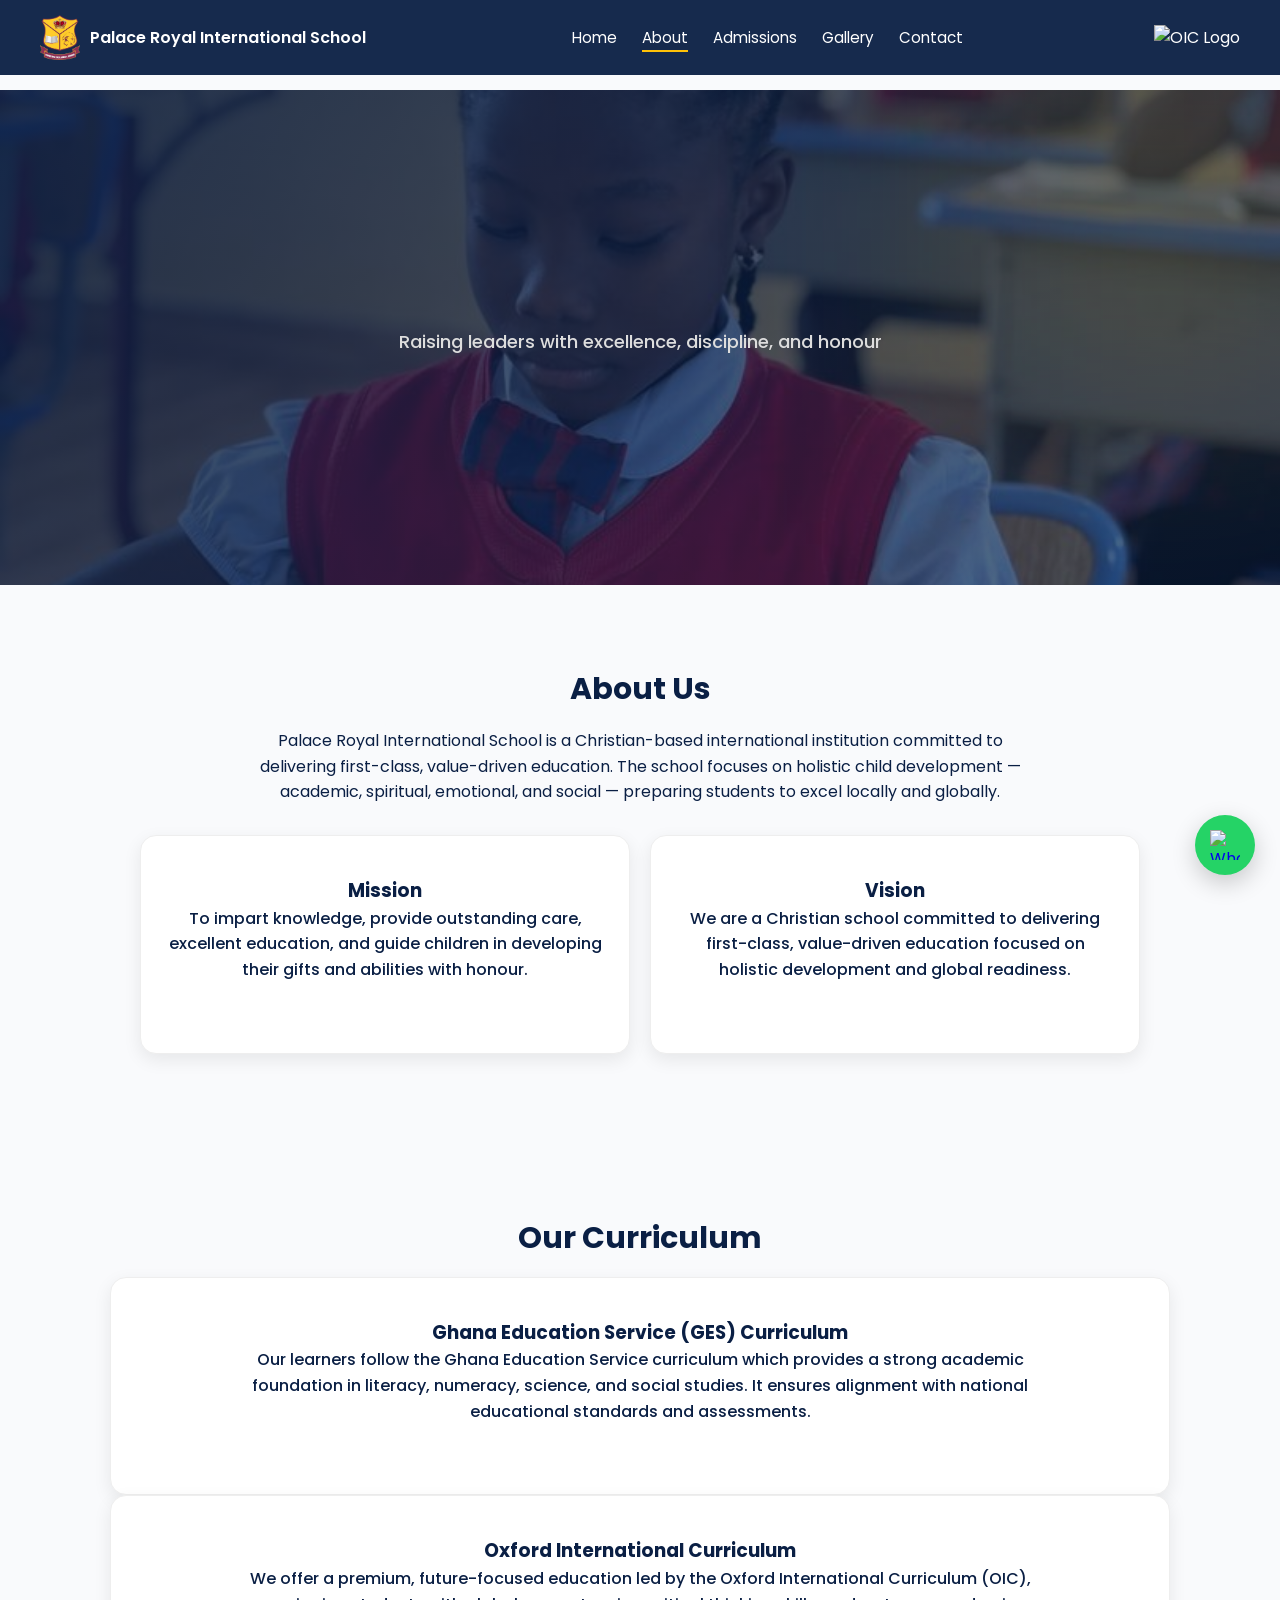
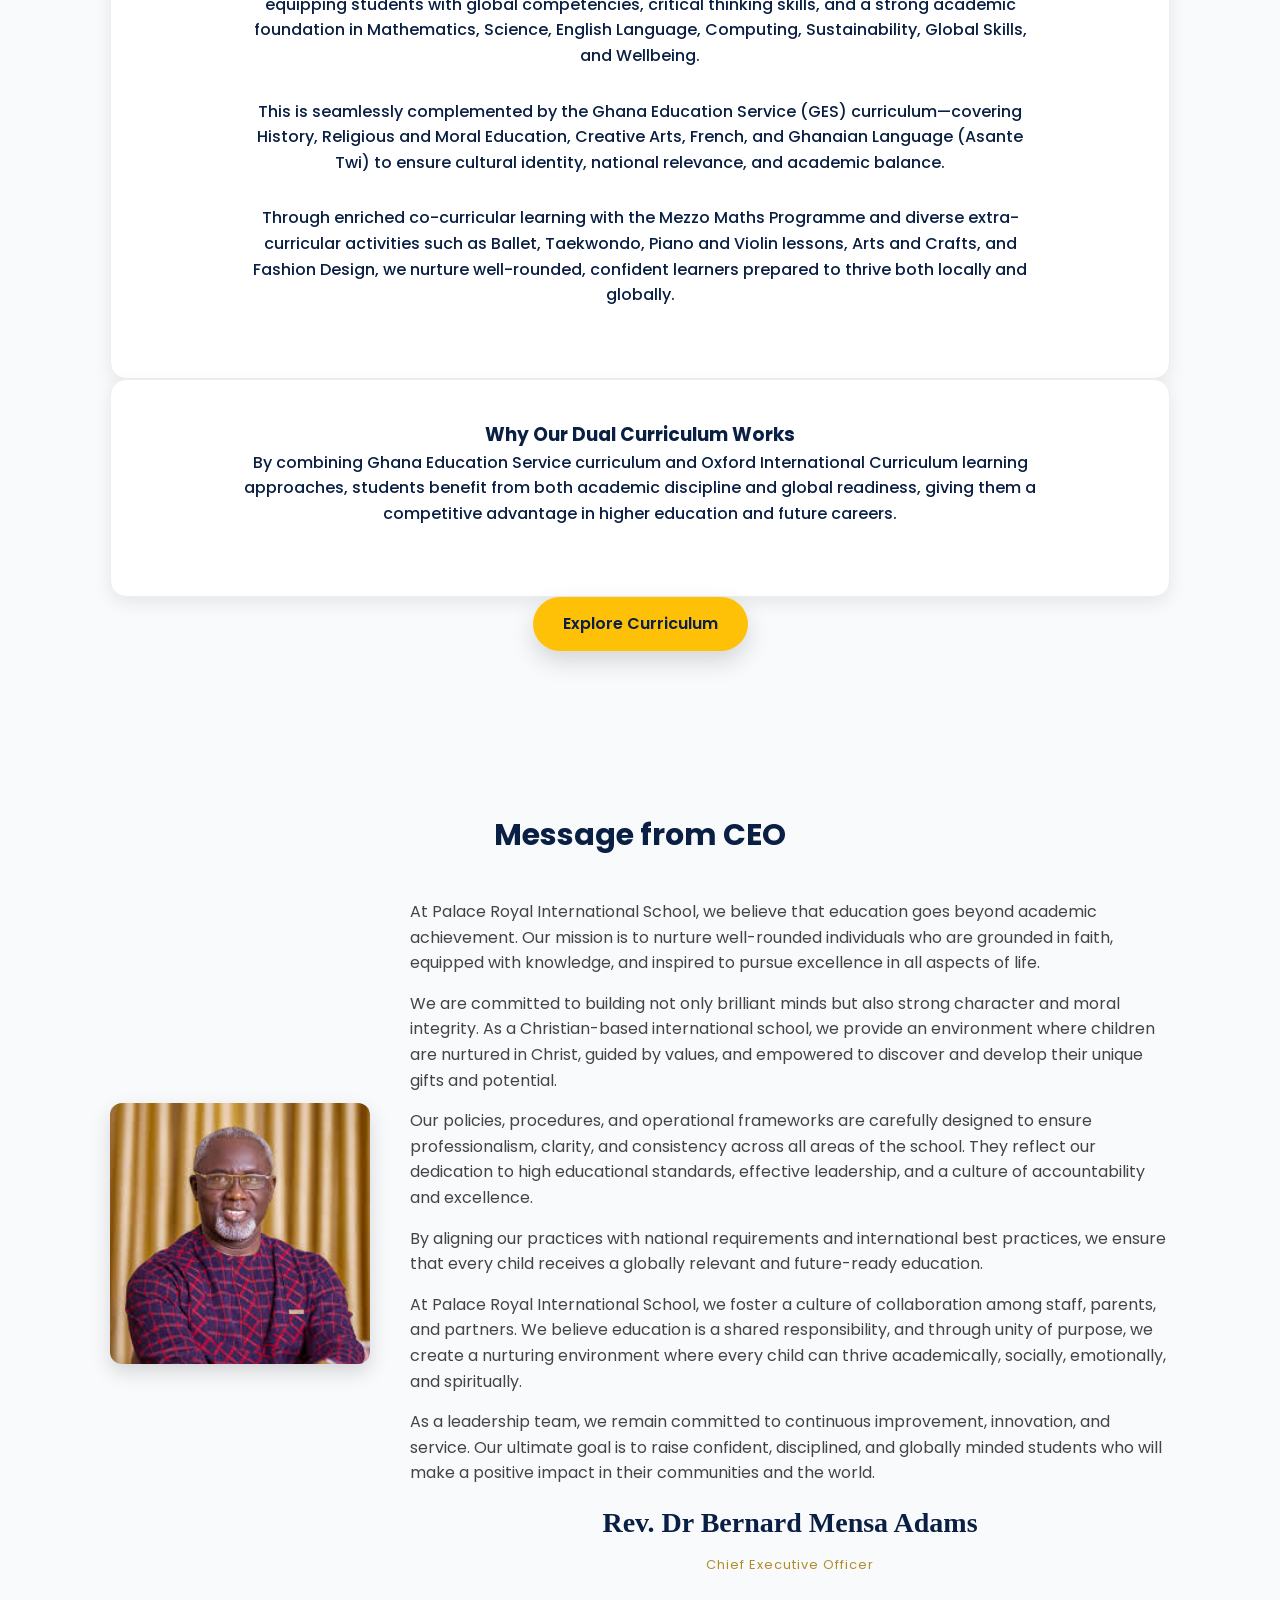
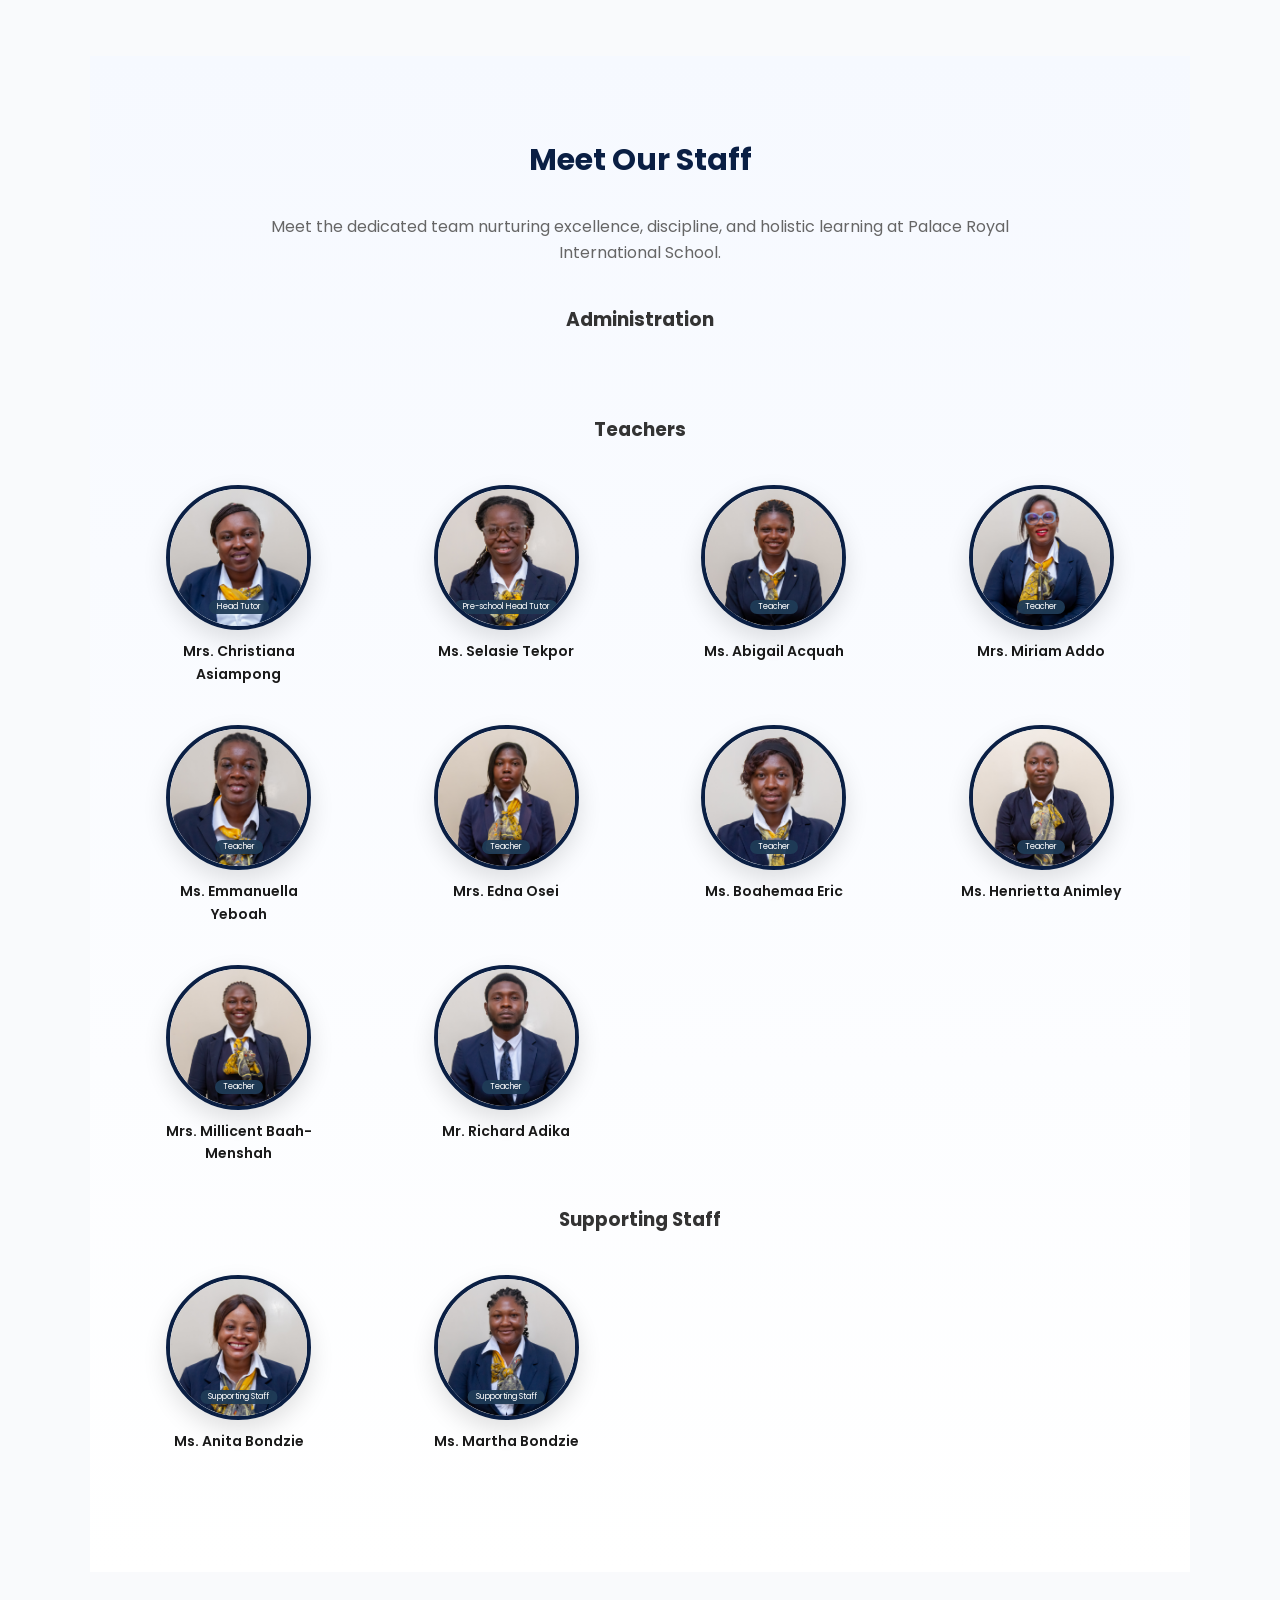
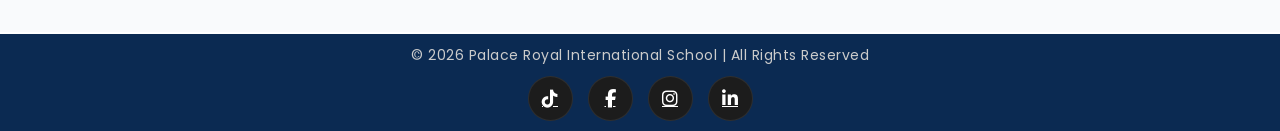
==== commit 4b0143a7: "Move WhatsApp icon above footer social icons" ====
--- a/about.html
+++ b/about.html
@@ -209,161 +209,141 @@
 </section>
 
 <!-- ================= STAFF ================= -->
-
 <section class="section staff-section fade-in">
 
   <div class="staff-header">
     <h2>Meet Our Staff</h2>
-  </div>
-
-  <div class="staff-container">
-
-    <!-- STAFF 1 -->
-    <div class="staff-card"
-      data-fact="Loves Mathematics and enjoys simplifying complex problems for students."
-      onclick="openFunFact(this)">
-      <div class="img-wrap">
-        <img src="images/staff1.jpg" alt="Staff 1">
-        <span class="role-badge">Head Tutor</span>
-      </div>
-      <h3>Mrs. Christiana Asiampong</h3>
-    </div>
-
-    <!-- STAFF 2 -->
-    <div class="staff-card"
-      data-fact="Passionate about early childhood development and building strong foundational skills in young learners."
-      onclick="openFunFact(this)">
-      <div class="img-wrap">
-        <img src="images/staff2.jpg" alt="Staff 2">
-        <span class="role-badge">Pre-school Head Tutor</span>
-      </div>
-      <h3>Ms. Selasie Tekpor</h3>
-    </div>
-
-    <!-- STAFF 3 -->
-    <div class="staff-card"
-      data-fact="Enjoys creative teaching methods that make learning interactive and engaging for students."
-      onclick="openFunFact(this)">
-      <div class="img-wrap">
-        <img src="images/staff3.jpg" alt="Staff 3">
-        <span class="role-badge">Teacher</span>
-      </div>
-      <h3>Ms. Abigail Acquah</h3>
-    </div>
-
-    <!-- STAFF 4 -->
-    <div class="staff-card"
-      data-fact="Focuses on discipline, confidence building, and helping students develop strong classroom habits."
-      onclick="openFunFact(this)">
-      <div class="img-wrap">
-        <img src="images/staff4.jpg" alt="Staff 4">
-        <span class="role-badge">Teacher</span>
-      </div>
-      <h3>Mrs. Miriam Addo</h3>
-    </div>
-
-    <!-- STAFF 5 -->
-    <div class="staff-card"
-      data-fact="Encourages creativity and helps students discover their unique learning strengths."
-      onclick="openFunFact(this)">
-      <div class="img-wrap">
-        <img src="images/staff5.jpg" alt="Staff 5">
-        <span class="role-badge">Teacher</span>
-      </div>
-      <h3>Ms. Anita Bondzie</h3>
-    </div>
-
-    <!-- STAFF 6 -->
-    <div class="staff-card"
-      data-fact="Specializes in literacy and numeracy development for strong academic foundations."
-      onclick="openFunFact(this)">
-      <div class="img-wrap">
-        <img src="images/staff6.jpg" alt="Staff 6">
-        <span class="role-badge">Teacher</span>
-      </div>
-      <h3>Ms. Emmanuella Yeboah</h3>
-    </div>
-
-    <!-- STAFF 7 -->
-    <div class="staff-card"
-      data-fact="Builds strong communication skills and helps students express themselves confidently."
-      onclick="openFunFact(this)">
-      <div class="img-wrap">
-        <img src="images/staff7.jpg" alt="Staff 7">
-        <span class="role-badge">Teacher</span>
-      </div>
-      <h3>Ms. Elsie Ametepe</h3>
-    </div>
-
-    <!-- STAFF 8 -->
-    <div class="staff-card"
-      data-fact="Committed to academic excellence through structured teaching and consistent guidance."
-      onclick="openFunFact(this)">
-      <div class="img-wrap">
-        <img src="images/staff8.jpg" alt="Staff 8">
-        <span class="role-badge">Teacher</span>
-      </div>
-      <h3>Mrs. Edna Osei</h3>
-    </div>
-
-    <!-- STAFF 9 -->
-    <div class="staff-card"
-      data-fact="Promotes teamwork and collaboration to build strong social and academic skills in learners."
-      onclick="openFunFact(this)">
-      <div class="img-wrap">
-        <img src="images/staff9.jpg" alt="Staff 9">
-        <span class="role-badge">Teacher</span>
-      </div>
-      <h3>Ms. Boahemaa Eric</h3>
-    </div>
-
-    <!-- STAFF 10 -->
-    <div class="staff-card"
-      data-fact="Provides consistent academic support and ensures smooth daily classroom learning."
-      onclick="openFunFact(this)">
-      <div class="img-wrap">
-        <img src="images/staff10.jpg" alt="Staff 10">
-        <span class="role-badge">Teacher</span>
-      </div>
-      <h3>Ms. Martha Bondzie</h3>
-    </div>
-
-    <!-- STAFF 11 -->
-    <div class="staff-card"
-      data-fact="Focuses on emotional intelligence and student wellbeing within the classroom environment."
-      onclick="openFunFact(this)">
-      <div class="img-wrap">
-        <img src="images/staff11.jpg" alt="Staff 11">
-        <span class="role-badge">Teacher</span>
-      </div>
-      <h3>Ms. Henrietta Animley</h3>
-    </div>
-
-    <!-- STAFF 12 -->
-    <div class="staff-card"
-      data-fact="Maintains discipline and structure while encouraging responsibility and academic focus."
-      onclick="openFunFact(this)">
-      <div class="img-wrap">
-        <img src="images/staff12.jpg" alt="Staff 12">
-        <span class="role-badge">Teacher</span>
-      </div>
-      <h3>Mrs. Millicent Baah-Menshah</h3>
-    </div>
-
-    <!-- STAFF 13 -->
-    <div class="staff-card"
-      data-fact="Dedicated to student success through structured teaching and continuous academic support."
-      onclick="openFunFact(this)">
-      <div class="img-wrap">
-        <img src="images/staff13.jpg" alt="Staff 13">
-        <span class="role-badge">Teacher</span>
-      </div>
-      <h3>Mr. Richard Adika</h3>
-    </div>
-
-  </div>
-
-</section>
+    <p>Meet the dedicated team nurturing excellence, discipline, and holistic learning at Palace Royal International School.</p>
+  </div>
+
+  <!-- ADMINISTRATION -->
+  <div class="staff-category">
+    <h3>Administration</h3>
+
+    <div class="staff-container">
+
+    
+
+    </div>
+  </div>
+
+  <!-- TEACHERS -->
+  <div class="staff-category">
+    <h3>Teachers</h3>
+
+    <div class="staff-container">
+
+       <div class="staff-card" data-fact="Loves Mathematics and enjoys simplifying complex problems for students." onclick="openFunFact(this)">
+        <div class="img-wrap">
+          <img src="images/staff1.jpg" alt="Mrs. Christiana Asiampong">
+          <span class="role-badge">Head Tutor</span>
+        </div>
+        <h3>Mrs. Christiana Asiampong</h3>
+      </div>
+
+      <div class="staff-card" data-fact="Passionate about early childhood development and building strong foundational skills in young learners." onclick="openFunFact(this)">
+        <div class="img-wrap">
+          <img src="images/staff2.jpg" alt="Ms. Selasie Tekpor">
+          <span class="role-badge">Pre-school Head Tutor</span>
+        </div>
+        <h3>Ms. Selasie Tekpor</h3>
+      </div>
+
+      <div class="staff-card" data-fact="Enjoys creative teaching methods that make learning interactive and engaging for students." onclick="openFunFact(this)">
+        <div class="img-wrap">
+          <img src="images/staff3.jpg" alt="Ms. Abigail Acquah">
+          <span class="role-badge">Teacher</span>
+        </div>
+        <h3>Ms. Abigail Acquah</h3>
+      </div>
+
+      <div class="staff-card" data-fact="Focuses on discipline, confidence building, and helping students develop strong classroom habits." onclick="openFunFact(this)">
+        <div class="img-wrap">
+          <img src="images/staff4.jpg" alt="Mrs. Miriam Addo">
+          <span class="role-badge">Teacher</span>
+        </div>
+        <h3>Mrs. Miriam Addo</h3>
+      </div>
+
+      <div class="staff-card" data-fact="Specializes in literacy and numeracy development for strong academic foundations." onclick="openFunFact(this)">
+        <div class="img-wrap">
+          <img src="images/staff6.jpg" alt="Ms. Emmanuella Yeboah">
+          <span class="role-badge">Teacher</span>
+        </div>
+        <h3>Ms. Emmanuella Yeboah</h3>
+      </div>
+
+      <div class="staff-card" data-fact="Committed to academic excellence through structured teaching and consistent guidance." onclick="openFunFact(this)">
+        <div class="img-wrap">
+          <img src="images/staff8.jpg" alt="Mrs. Edna Osei">
+          <span class="role-badge">Teacher</span>
+        </div>
+        <h3>Mrs. Edna Osei</h3>
+      </div>
+
+      <div class="staff-card" data-fact="Promotes teamwork and collaboration to build strong social and academic skills in learners." onclick="openFunFact(this)">
+        <div class="img-wrap">
+          <img src="images/staff9.jpg" alt="Ms. Boahemaa Eric">
+          <span class="role-badge">Teacher</span>
+        </div>
+        <h3>Ms. Boahemaa Eric</h3>
+      </div>
+
+      <div class="staff-card" data-fact="Focuses on emotional intelligence and student wellbeing within the classroom environment." onclick="openFunFact(this)">
+        <div class="img-wrap">
+          <img src="images/staff11.jpg" alt="Ms. Henrietta Animley">
+          <span class="role-badge">Teacher</span>
+        </div>
+        <h3>Ms. Henrietta Animley</h3>
+      </div>
+
+      <div class="staff-card" data-fact="Maintains discipline and structure while encouraging responsibility and academic focus." onclick="openFunFact(this)">
+        <div class="img-wrap">
+          <img src="images/staff12.jpg" alt="Mrs. Millicent Baah-Menshah">
+          <span class="role-badge">Teacher</span>
+        </div>
+        <h3>Mrs. Millicent Baah-Menshah</h3>
+      </div>
+
+      <div class="staff-card" data-fact="Dedicated to student success through structured teaching and continuous academic support." onclick="openFunFact(this)">
+        <div class="img-wrap">
+          <img src="images/staff13.jpg" alt="Mr. Richard Adika">
+          <span class="role-badge">Teacher</span>
+        </div>
+        <h3>Mr. Richard Adika</h3>
+      </div>
+
+    </div>
+  </div>
+
+  <!-- SUPPORTING STAFF -->
+  <div class="staff-category">
+    <h3>Supporting Staff</h3>
+
+    <div class="staff-container">
+
+      <div class="staff-card" data-fact="Encourages creativity and helps students discover their unique learning strengths." onclick="openFunFact(this)">
+        <div class="img-wrap">
+          <img src="images/staff5.jpg" alt="Ms. Anita Bondzie">
+          <span class="role-badge">Supporting Staff</span>
+        </div>
+        <h3>Ms. Anita Bondzie</h3>
+      </div>
+
+      <div class="staff-card" data-fact="Provides consistent academic support and ensures smooth daily classroom learning." onclick="openFunFact(this)">
+        <div class="img-wrap">
+          <img src="images/staff10.jpg" alt="Ms. Martha Bondzie">
+          <span class="role-badge">Supporting Staff</span>
+        </div>
+        <h3>Ms. Martha Bondzie</h3>
+      </div>
+
+    </div>
+  </div>
+
+</section>
+
+
 
 <!-- ================= FOOTER ================= -->
 <!-- ================= FOOTER ================= -->
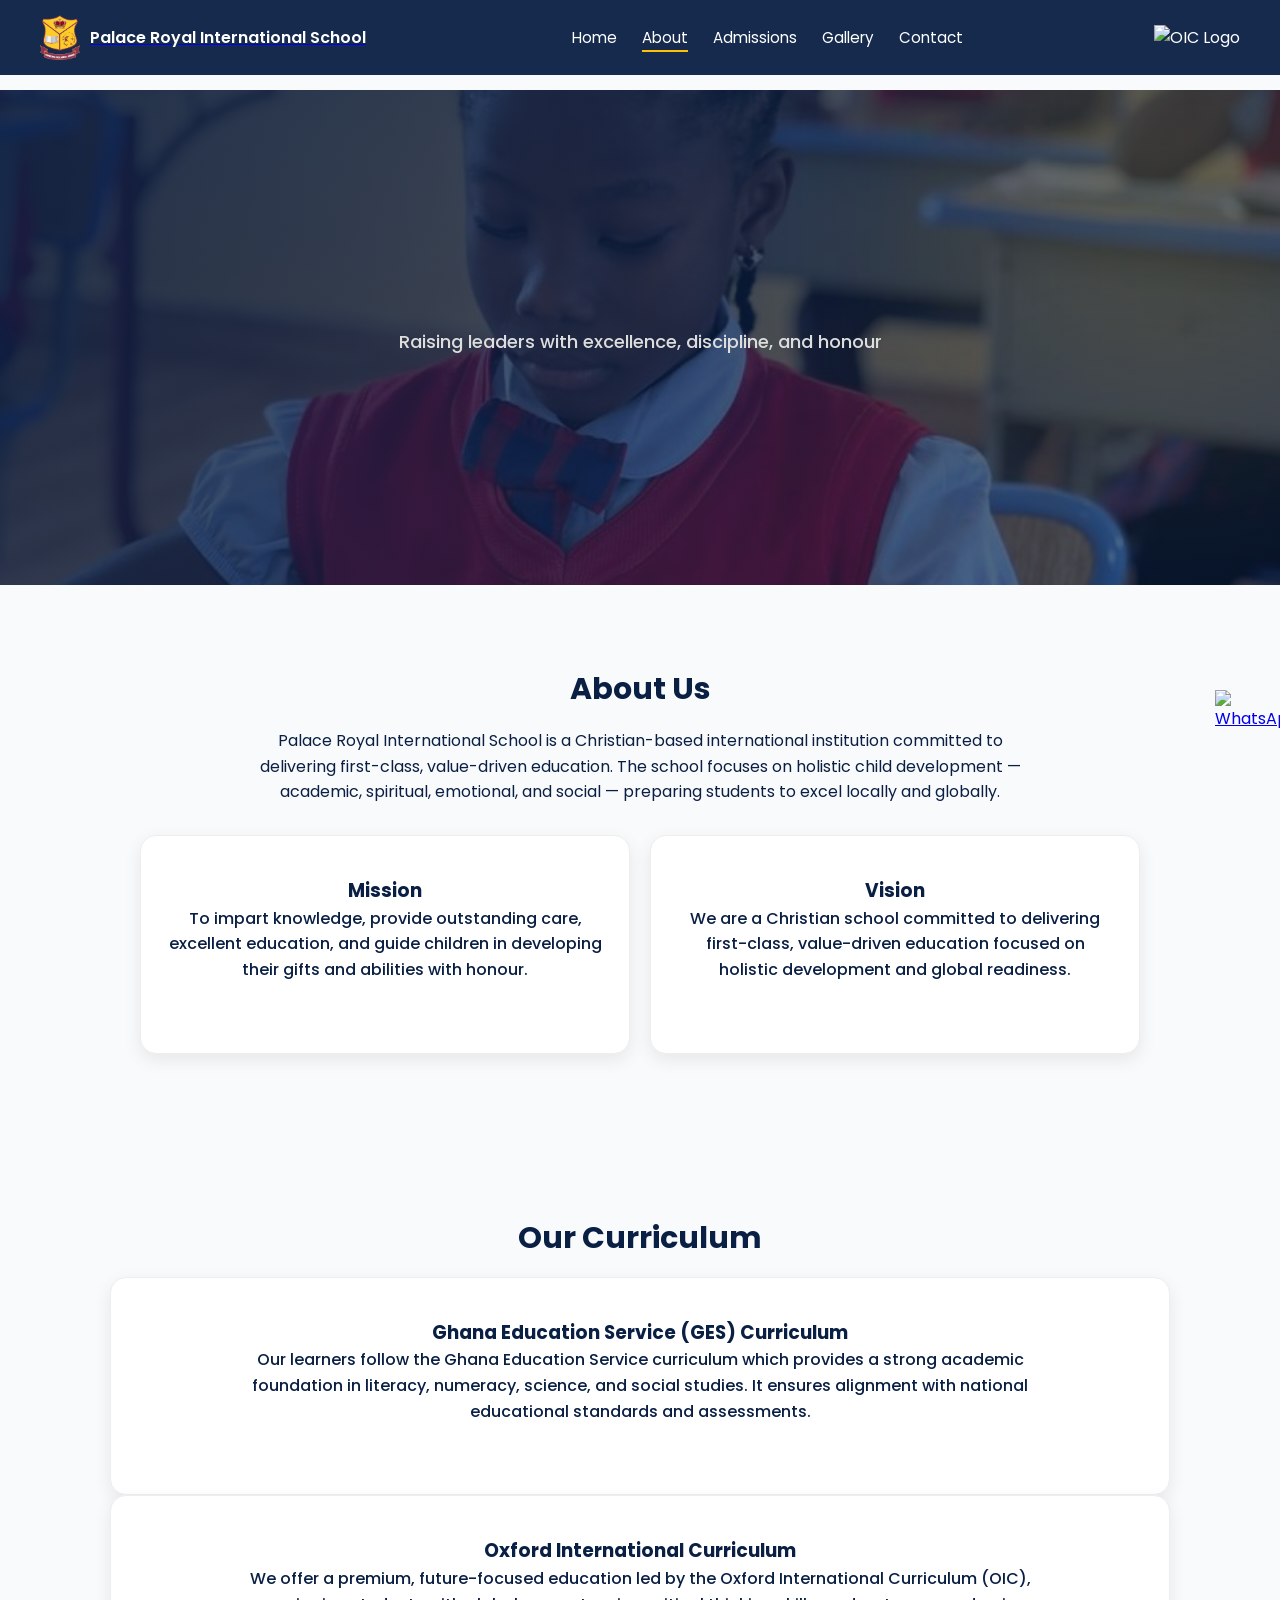
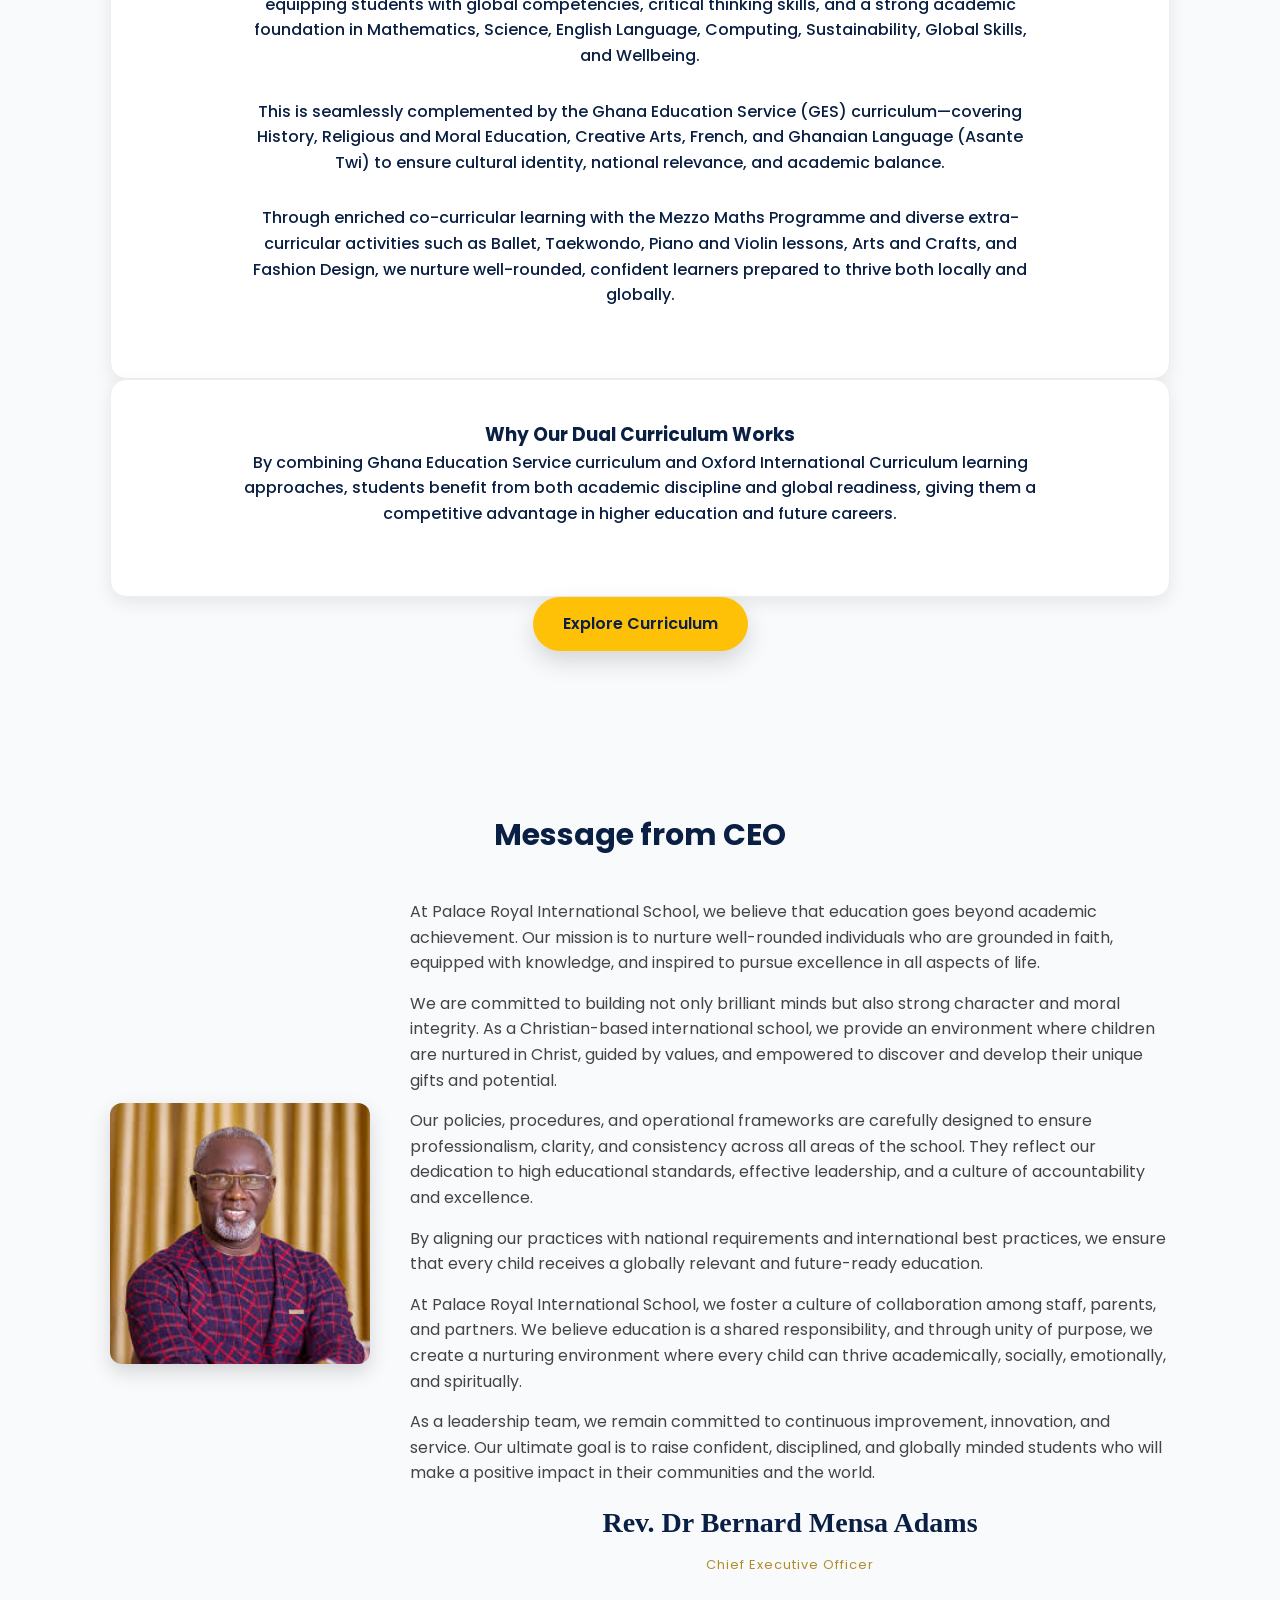
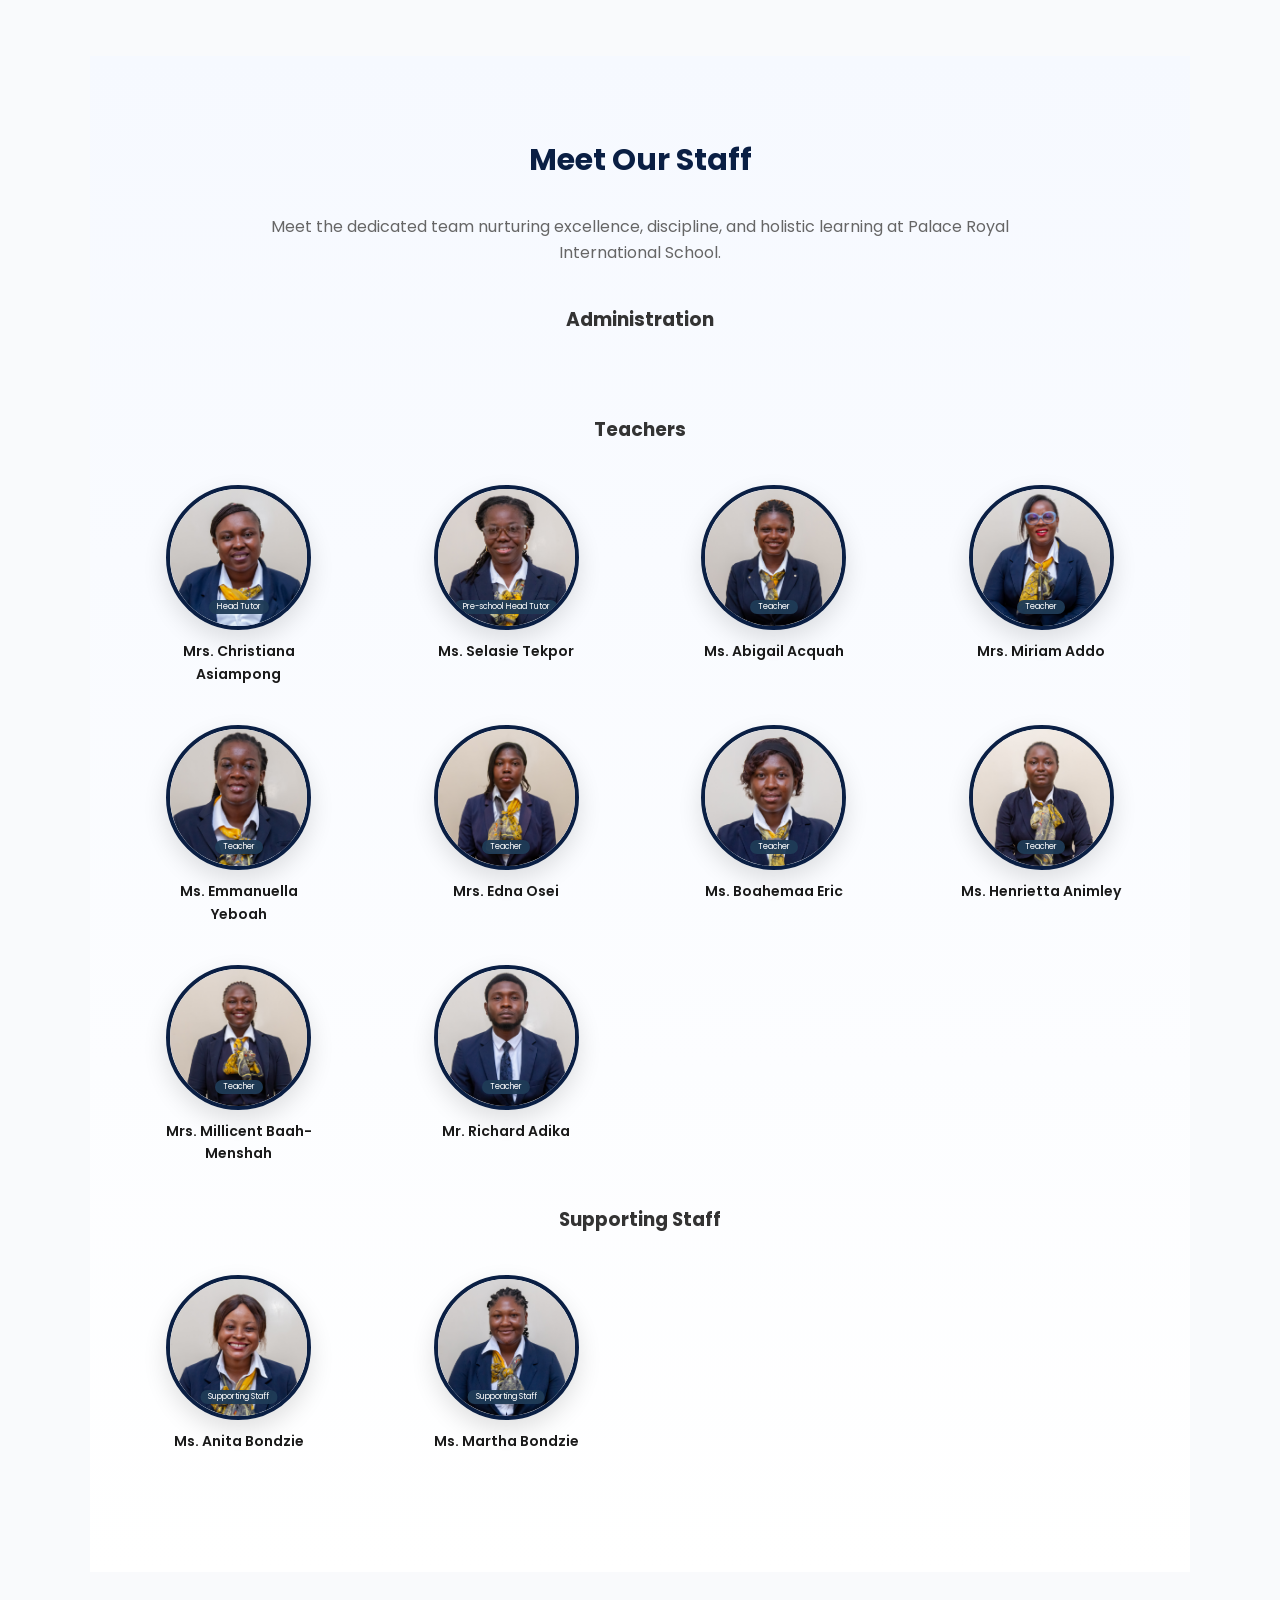
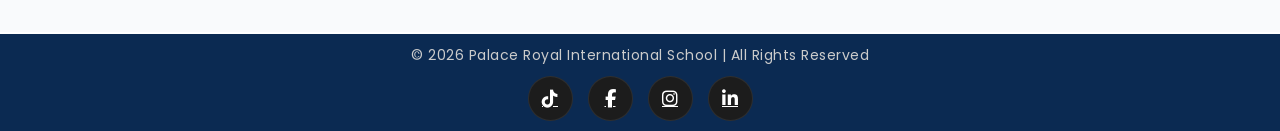
==== commit dd3408ed: "Make School Logo Clickable on all pages" ====
--- a/about.html
+++ b/about.html
@@ -38,10 +38,10 @@
 <header class="header">
   <nav class="navbar">
 
-    <div class="logo-container">
-      <img src="images/school-logo.jpg" alt="School Logo">
-      <span>Palace Royal International School</span>
-    </div>
+    <a href="index.html" class="logo-container">
+  <img src="images/school-logo.jpg" alt="School Logo">
+  <span>Palace Royal International School</span>
+</a>
 
     <ul class="nav-links" id="navLinks">
       <li><a href="index.html">Home</a></li>
--- a/style.css
+++ b/style.css
@@ -335,9 +335,10 @@
 /* ================= WHATSAPP FLOAT ================= */
 .whatsapp-btn {
   position: fixed;
-  bottom: 25px;
-  right: 25px;
-  z-index: 1000;
+  right: 20px;
+  bottom: 130px; /* pushes it above footer social icons */
+  z-index: 999;
+}
 
   width: 60px;
   height: 60px;
@@ -529,6 +530,14 @@
     font-size: 20px;
   }
 }
+
+@media (max-width: 768px) {
+  .whatsapp-btn {
+    bottom: 150px;
+    right: 18px;
+  }
+}
+
 
 /* MOBILE */
 @media(max-width:768px) {
@@ -1511,8 +1520,8 @@
   border-radius:16px;
   padding:1px;
   background:linear-gradient(135deg, transparent, #ffc107, transparent);
-  -webkit-mask: linear-gradient(#fff 0 0) content-box, linear-gradient(#fff 0 0);
-  -webkit-mask-composite: xor;
+  webkit-mask:linear-gradient(#fff 0 0) content-box, linear-gradient(#fff 0 0);
+  webkit-mask-composite: xor;
   opacity:0;
   transition:0.4s;
 }
@@ -2048,4 +2057,82 @@
     height: 40px;
     font-size: 16px;
   }
+}
+
+@media (max-width: 768px) {
+  .whatsapp-btn {
+    bottom: 150px;
+    right: 18px;
+  }
+}/* FINAL WHATSAPP POSITION FIX */
+.whatsapp-btn {
+  position: fixed !important;
+  right: 20px !important;
+  bottom: 165px !important;
+  width: 45px !important;
+  height: 45px !important;
+  z-index: 9999 !important;
+}
+
+.whatsapp-btn img {
+  width: 28px !important;
+  height: 28px !important;
+}
+
+/* WhatsApp icon animation */
+.whatsapp-btn {
+  animation: whatsappFloat 3s ease-in-out infinite,
+             whatsappPulse 2s infinite;
+}
+
+/* Floating movement */
+@keyframes whatsappFloat {
+  0% {
+    transform: translateY(0px);
+  }
+  50% {
+    transform: translateY(-8px);
+  }
+  100% {
+    transform: translateY(0px);
+  }
+}
+
+/* Pulse glow */
+@keyframes whatsappPulse {
+  0% {
+    box-shadow: 0 0 0 0 rgba(37, 211, 102, 0.6);
+  }
+  70% {
+    box-shadow: 0 0 0 14px rgba(37, 211, 102, 0);
+  }
+  100% {
+    box-shadow: 0 0 0 0 rgba(37, 211, 102, 0);
+  }
+}
+
+/* FINAL WHATSAPP ANIMATION FIX */
+.whatsapp-btn {
+  animation: whatsappBounce 2.5s ease-in-out infinite !important;
+}
+
+.whatsapp-btn:hover {
+  transform: scale(1.1) !important;
+}
+
+@keyframes whatsappBounce {
+  0% {
+    transform: translateY(0);
+    box-shadow: 0 8px 25px rgba(0,0,0,0.2);
+  }
+
+  50% {
+    transform: translateY(-12px);
+    box-shadow: 0 18px 30px rgba(37, 211, 102, 0.35);
+  }
+
+  100% {
+    transform: translateY(0);
+    box-shadow: 0 8px 25px rgba(0,0,0,0.2);
+  }
 }
